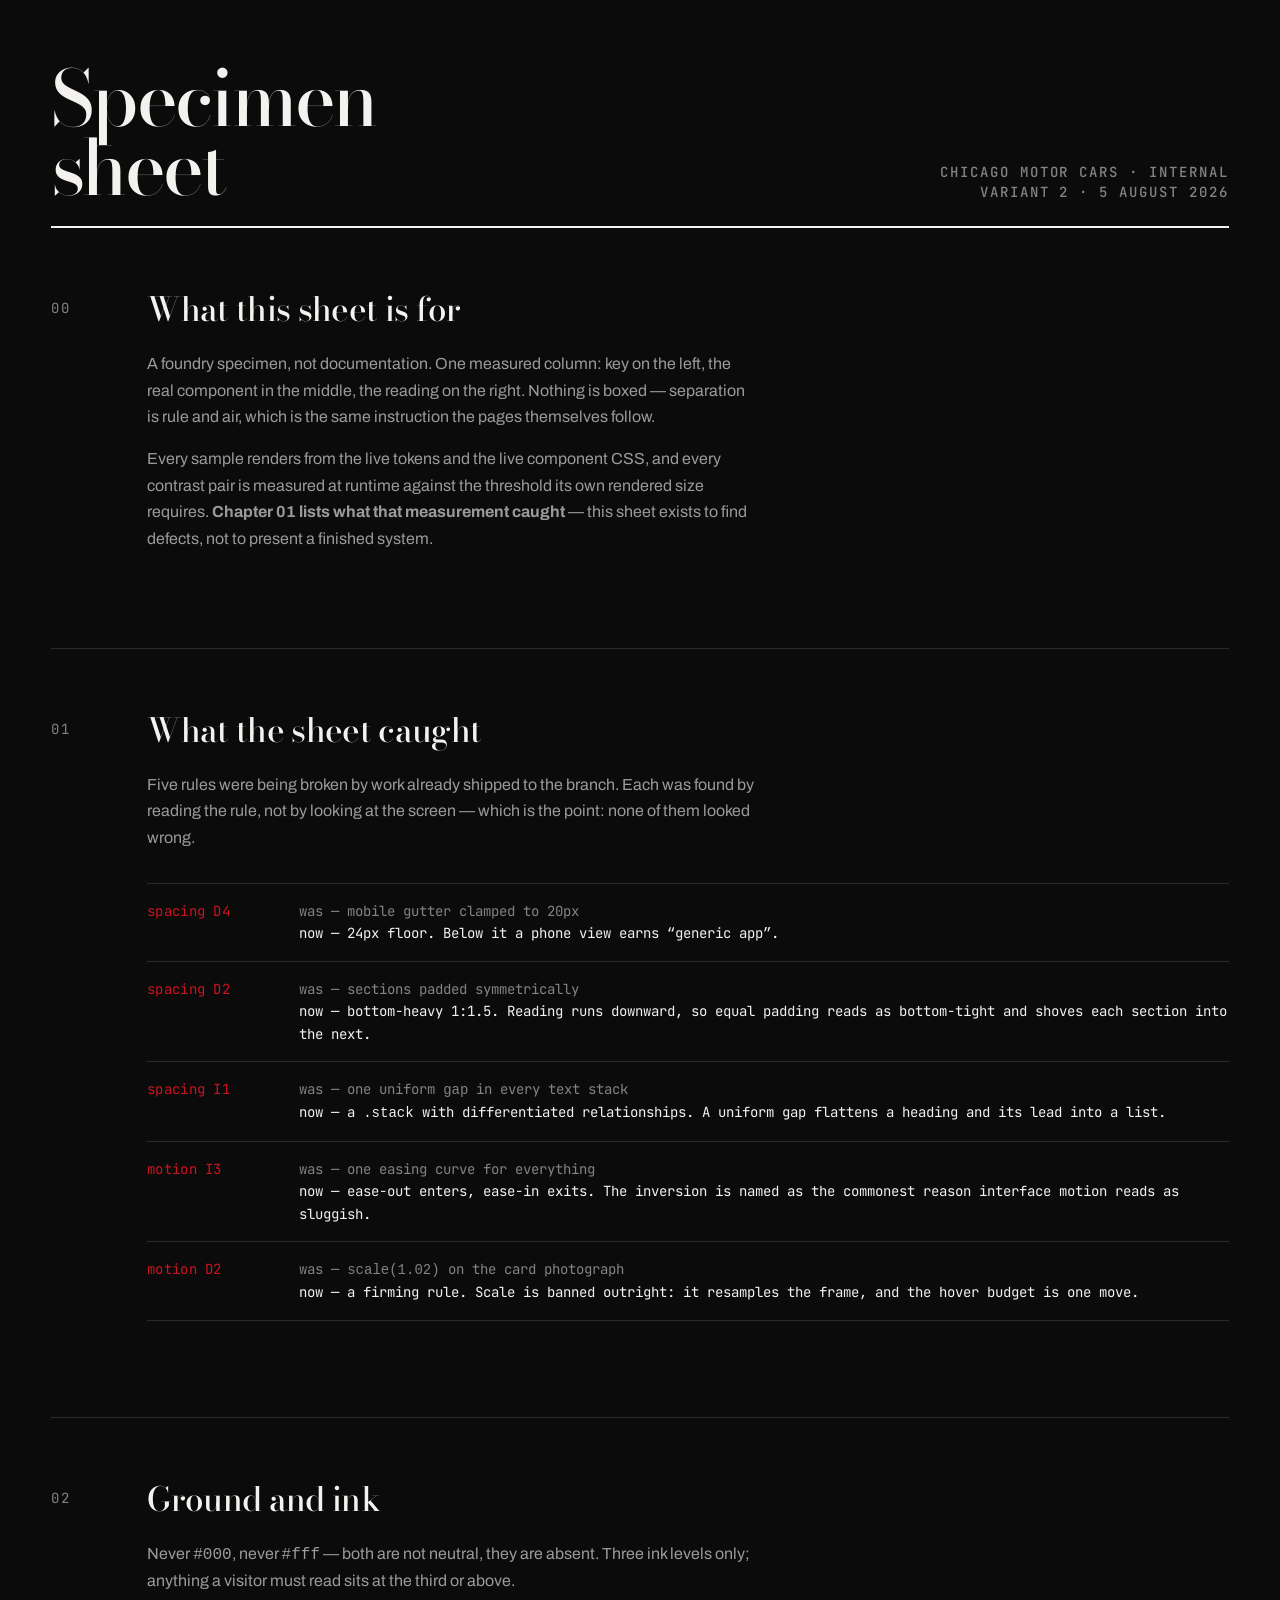
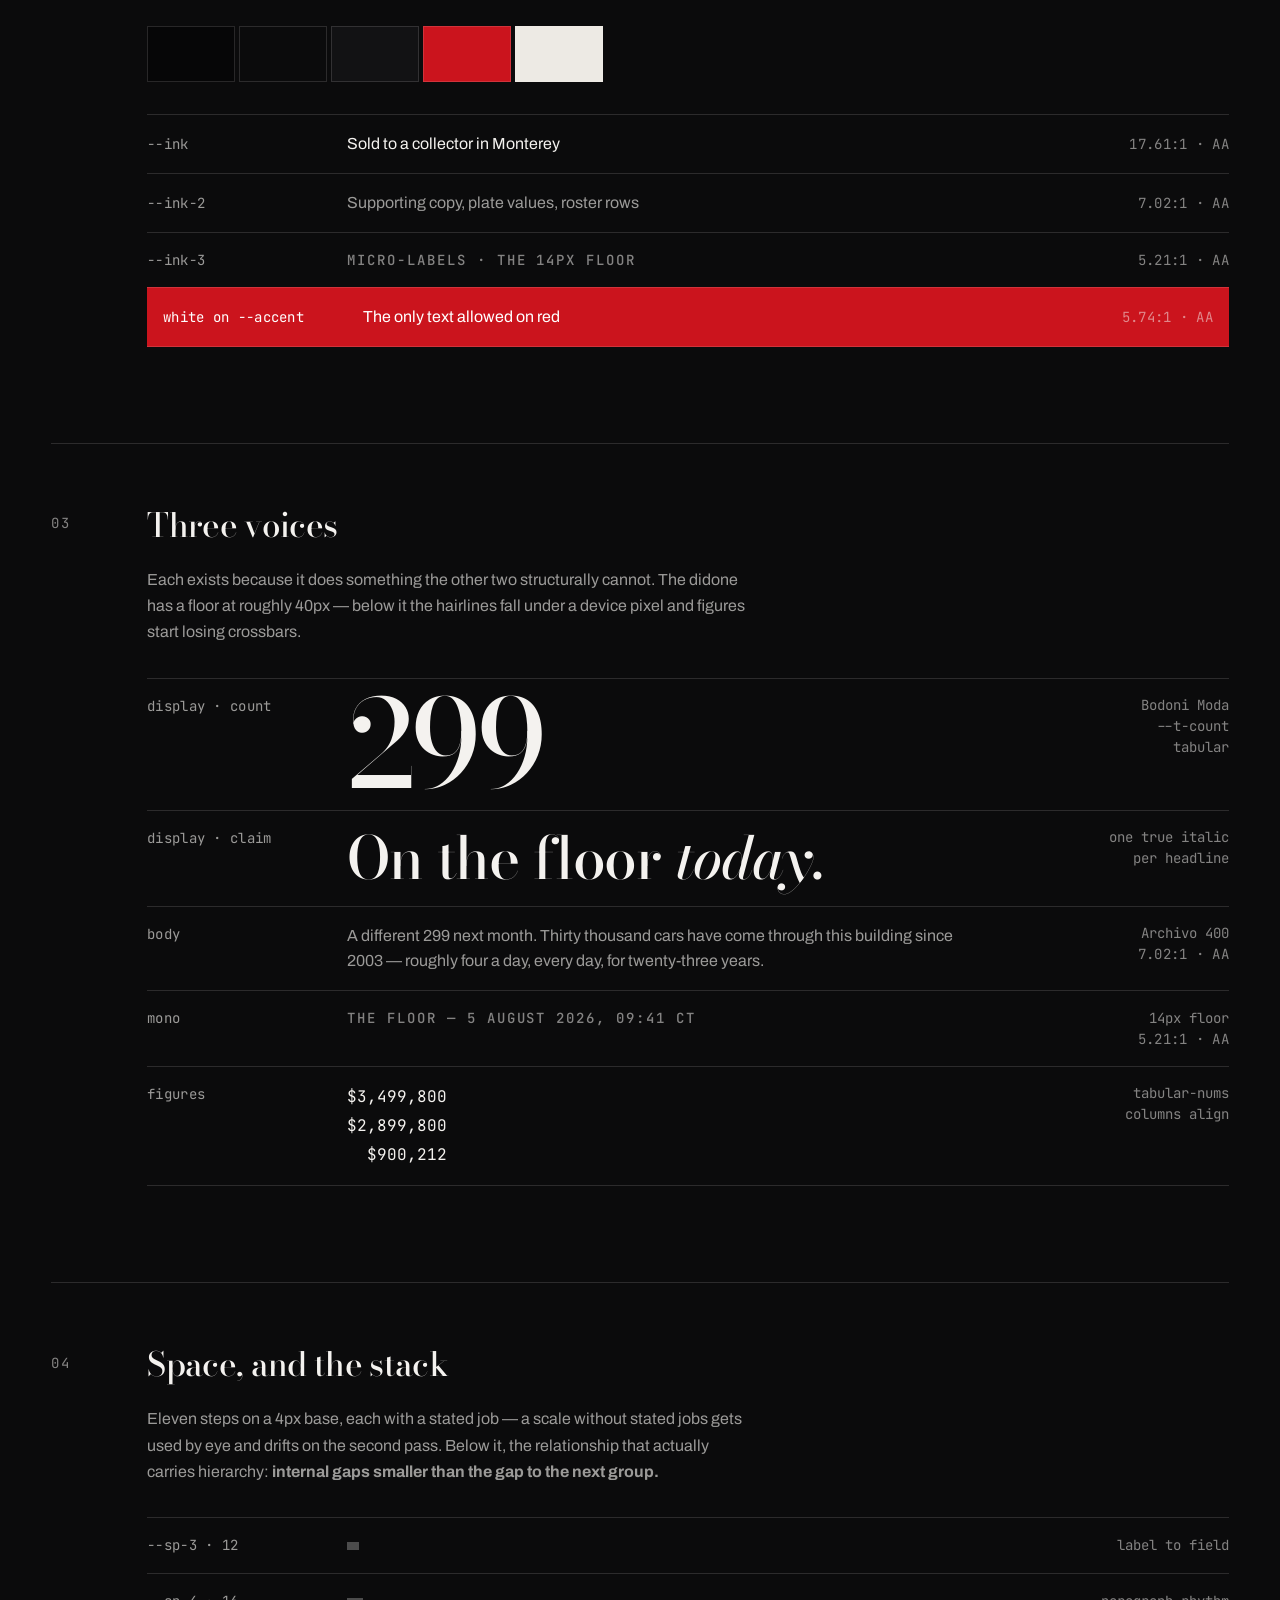
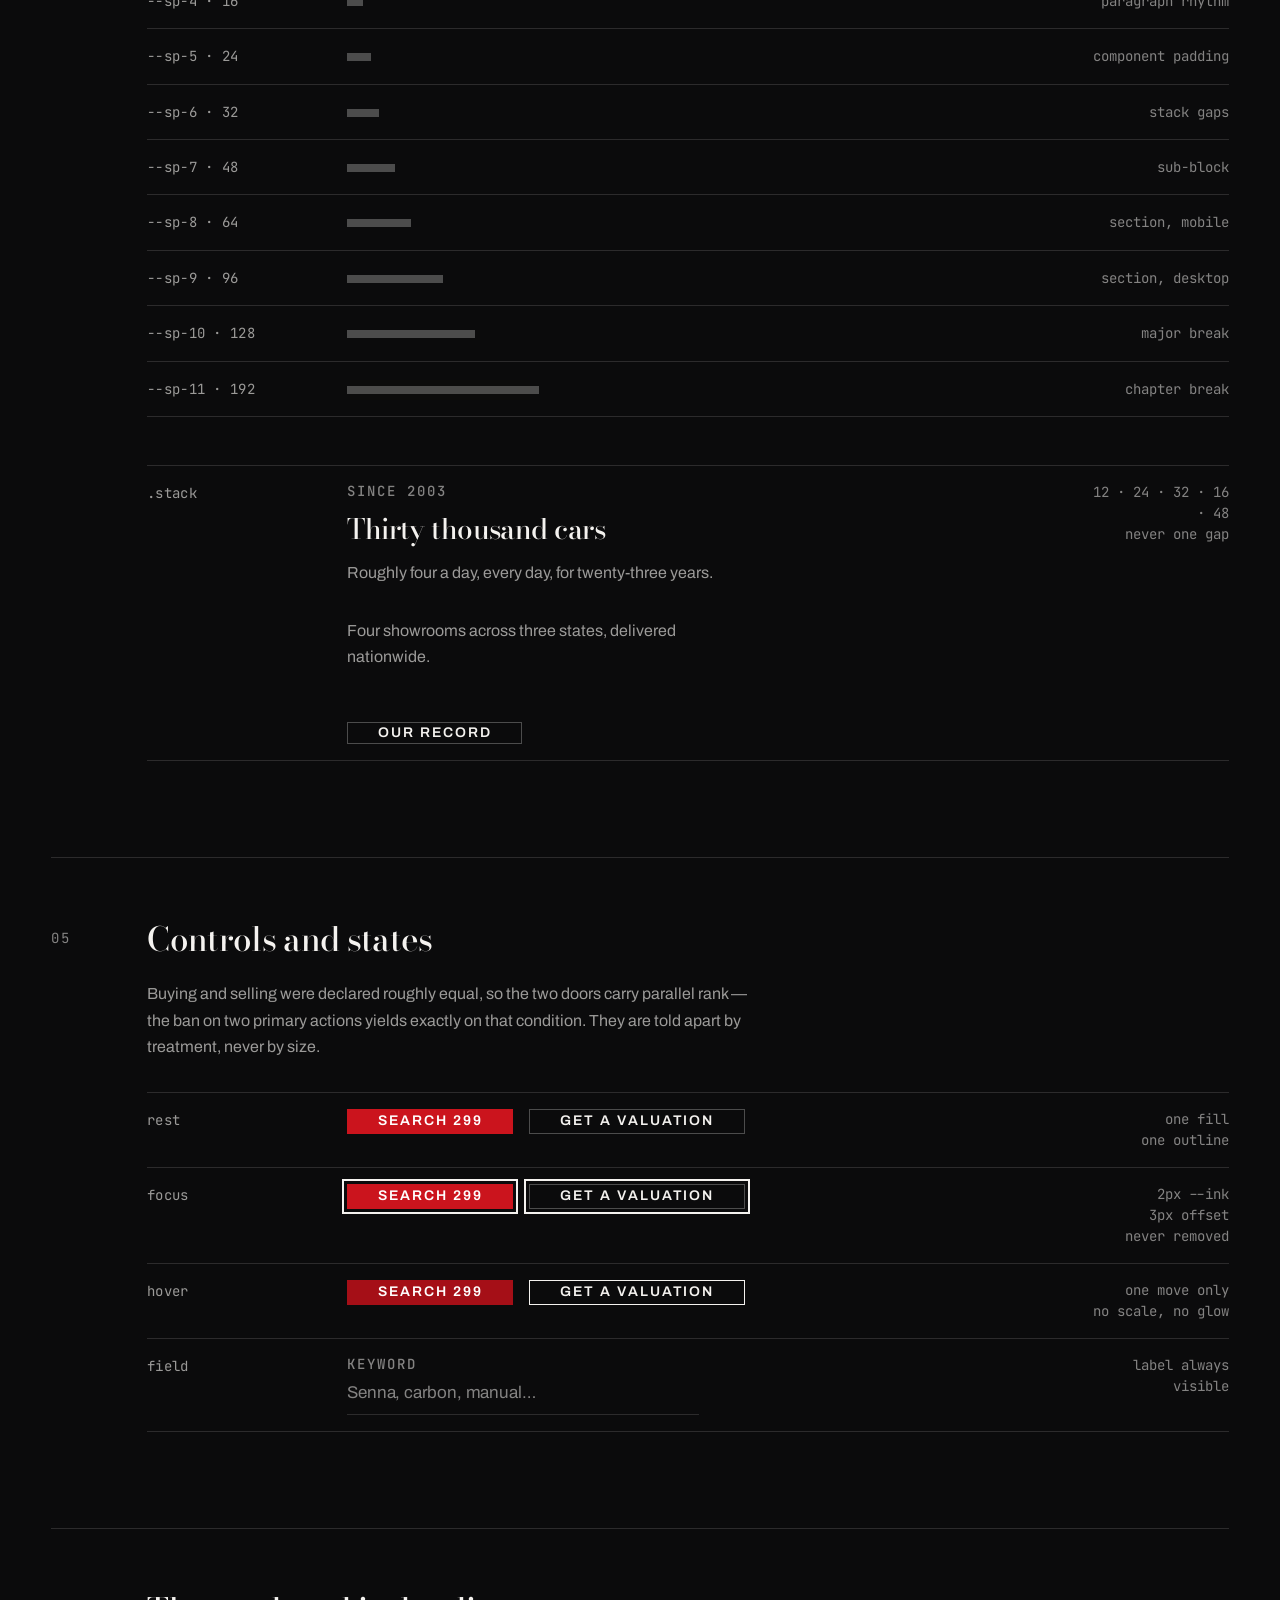
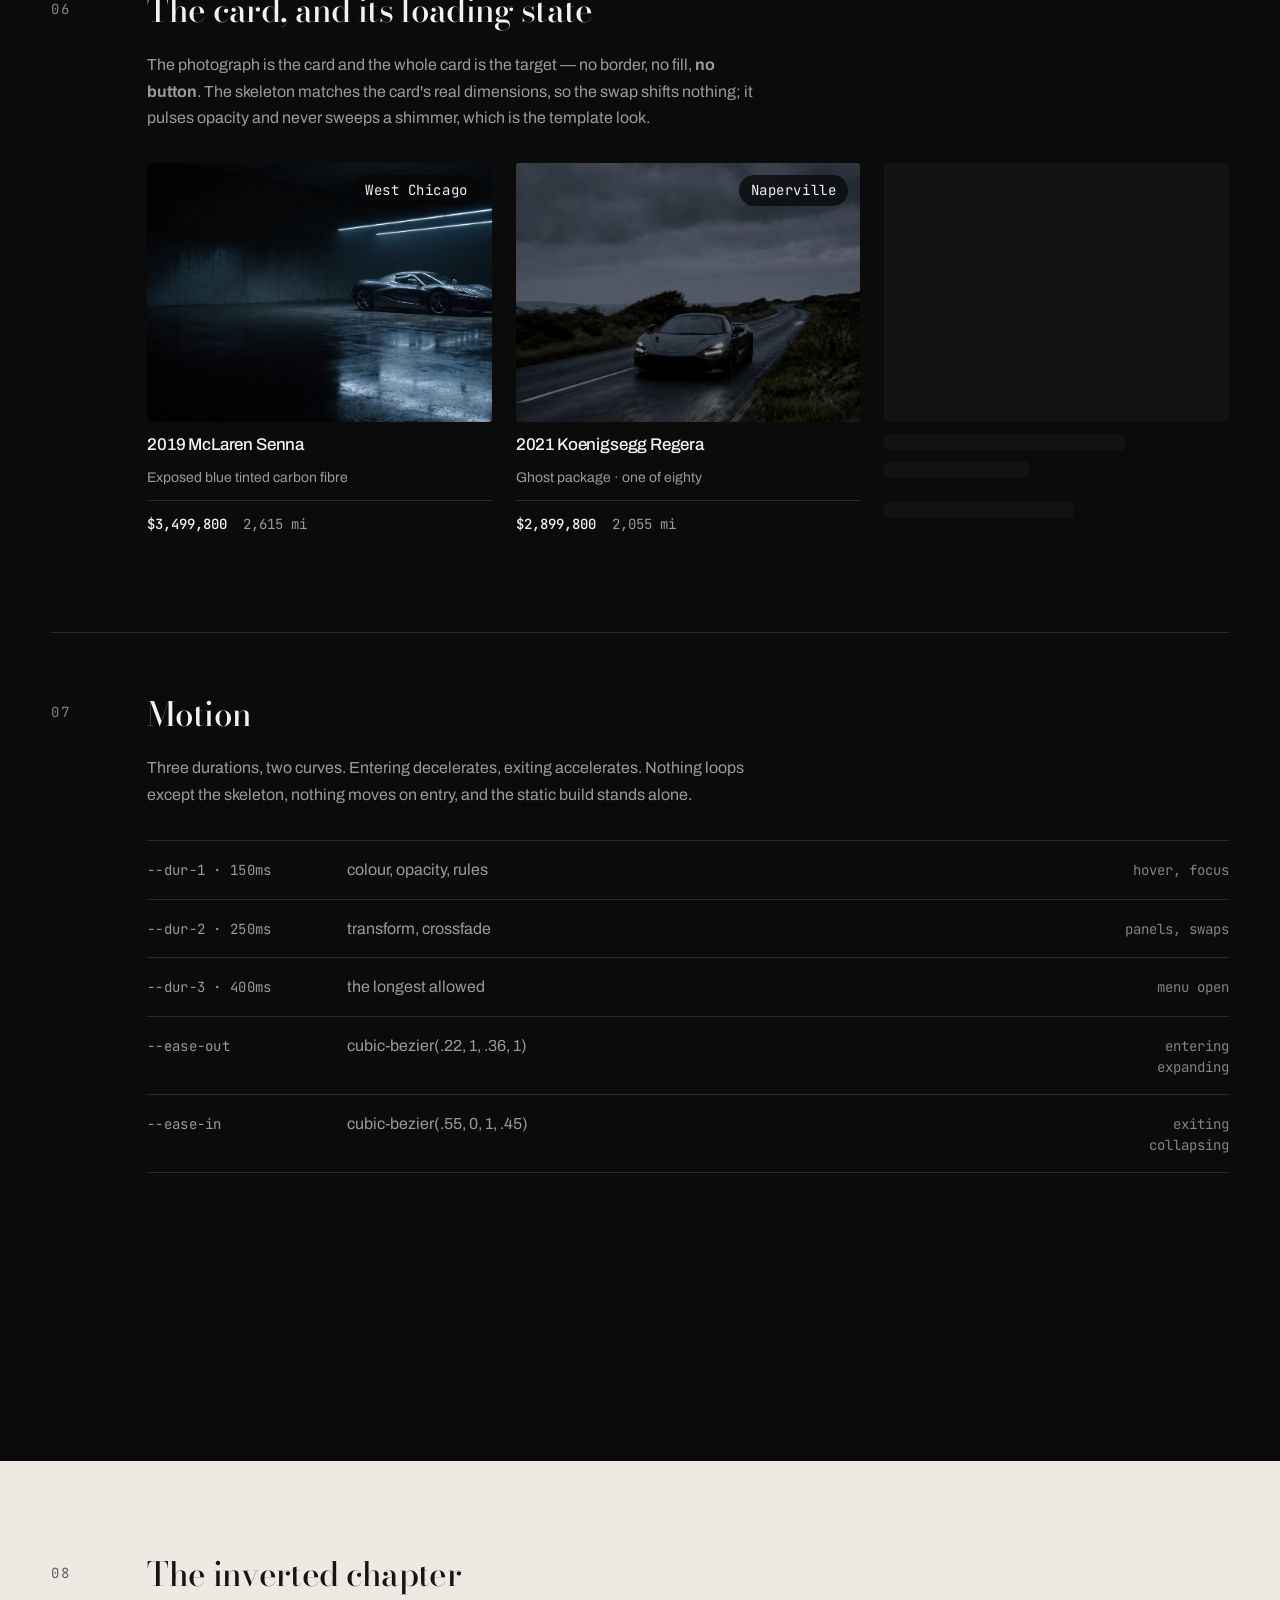
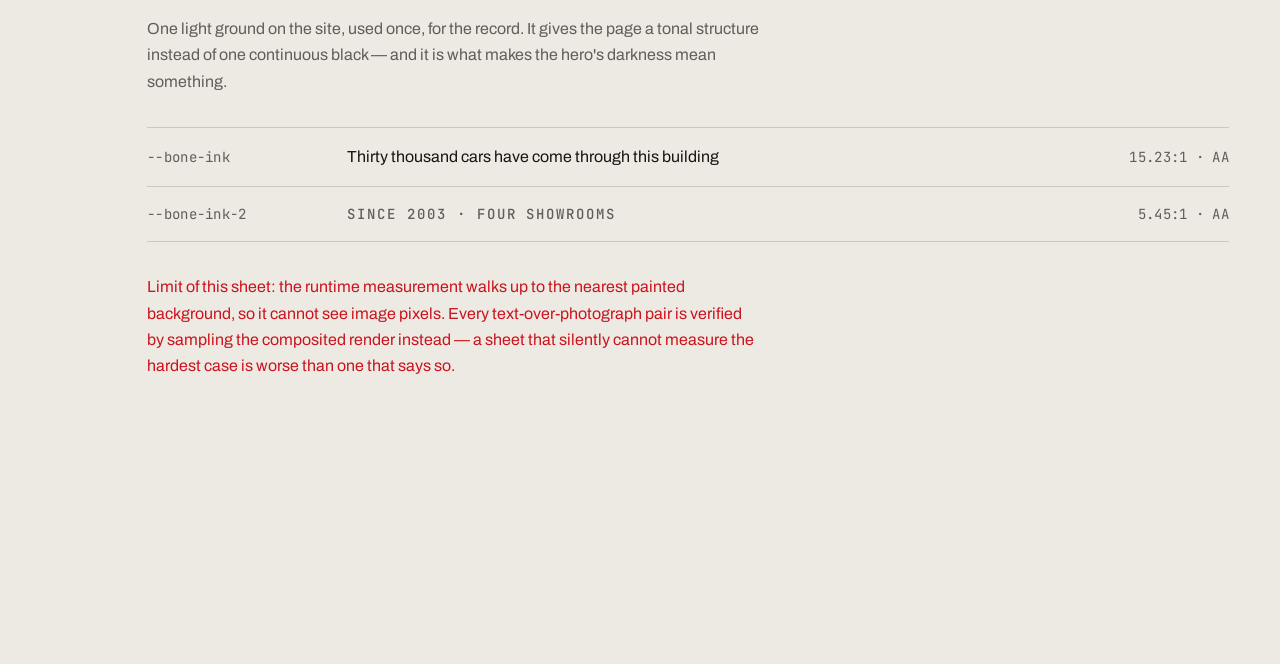
==== design-2.html @ e262c2ef "Specimen sheet, and five rules the skills caught Read spacing-taste and motion-taste properly and fo" ====
<!DOCTYPE html>
<html lang="en">
<head>
<meta charset="utf-8">
<meta name="viewport" content="width=device-width, initial-scale=1">
<title>Specimen sheet — Chicago Motor Cars</title>
<meta name="robots" content="noindex">

<link rel="preconnect" href="https://fonts.googleapis.com">
<link rel="preconnect" href="https://fonts.gstatic.com" crossorigin>
<link href="https://fonts.googleapis.com/css2?family=Bodoni+Moda:ital,opsz,wght@0,6..96,400..700;1,6..96,400..600&family=Archivo:wght@400;500;600&family=JetBrains+Mono:wght@400;500&display=swap" rel="stylesheet">

<link rel="stylesheet" href="assets/css/tokens.css?v=9">
<link rel="stylesheet" href="assets/css/main.css?v=9">
<link rel="stylesheet" href="assets/css/specimen.css?v=1">
</head>
<body>

<main class="sheet shell">

  <header class="sheet__head">
    <h1 class="sheet__title">Specimen<br>sheet</h1>
    <p class="micro sheet__stamp">
      Chicago Motor Cars &middot; internal<br>
      Variant 2 &middot; 5 August 2026
    </p>
  </header>

  <!-- 00 ================================================== -->
  <section class="chap">
    <p class="chap__num">00</p>
    <div>
      <h2 class="chap__title">What this sheet is for</h2>
      <p class="chap__lede">
        A foundry specimen, not documentation. One measured column: key on the left, the real component in
        the middle, the reading on the right. Nothing is boxed — separation is rule and air, which is the
        same instruction the pages themselves follow.
      </p>
      <p class="chap__lede" style="margin-block-start:var(--sp-4)">
        Every sample renders from the live tokens and the live component CSS, and every contrast pair is
        measured at runtime against the threshold its own rendered size requires. <b>Chapter 01 lists what
        that measurement caught</b> — this sheet exists to find defects, not to present a finished system.
      </p>
    </div>
  </section>

  <!-- 01 ================================================== -->
  <section class="chap">
    <p class="chap__num">01</p>
    <div>
      <h2 class="chap__title">What the sheet caught</h2>
      <p class="chap__lede">
        Five rules were being broken by work already shipped to the branch. Each was found by reading the
        rule, not by looking at the screen — which is the point: none of them looked wrong.
      </p>

      <div style="margin-block-start:var(--sp-6)">
        <div class="finding">
          <p class="finding__rule">spacing D4</p>
          <div>
            <p class="finding__was">was &mdash; mobile gutter clamped to 20px</p>
            <p class="finding__now">now &mdash; 24px floor. Below it a phone view earns “generic app”.</p>
          </div>
        </div>
        <div class="finding">
          <p class="finding__rule">spacing D2</p>
          <div>
            <p class="finding__was">was &mdash; sections padded symmetrically</p>
            <p class="finding__now">now &mdash; bottom-heavy 1:1.5. Reading runs downward, so equal padding
              reads as bottom-tight and shoves each section into the next.</p>
          </div>
        </div>
        <div class="finding">
          <p class="finding__rule">spacing I1</p>
          <div>
            <p class="finding__was">was &mdash; one uniform <code>gap</code> in every text stack</p>
            <p class="finding__now">now &mdash; a <code>.stack</code> with differentiated relationships.
              A uniform gap flattens a heading and its lead into a list.</p>
          </div>
        </div>
        <div class="finding">
          <p class="finding__rule">motion I3</p>
          <div>
            <p class="finding__was">was &mdash; one easing curve for everything</p>
            <p class="finding__now">now &mdash; ease-out enters, ease-in exits. The inversion is named as the
              commonest reason interface motion reads as sluggish.</p>
          </div>
        </div>
        <div class="finding">
          <p class="finding__rule">motion D2</p>
          <div>
            <p class="finding__was">was &mdash; <code>scale(1.02)</code> on the card photograph</p>
            <p class="finding__now">now &mdash; a firming rule. Scale is banned outright: it resamples the
              frame, and the hover budget is one move.</p>
          </div>
        </div>
      </div>
    </div>
  </section>

  <!-- 02 ================================================== -->
  <section class="chap">
    <p class="chap__num">02</p>
    <div>
      <h2 class="chap__title">Ground and ink</h2>
      <p class="chap__lede">
        Never <code>#000</code>, never <code>#fff</code> — both are not neutral, they are absent. Three ink
        levels only; anything a visitor must read sits at the third or above.
      </p>

      <div class="strip" style="margin-block:var(--sp-6) var(--sp-6)">
        <span class="strip__chip" style="background:var(--bg-sunk)"></span>
        <span class="strip__chip" style="background:var(--bg)"></span>
        <span class="strip__chip" style="background:var(--bg-raised)"></span>
        <span class="strip__chip" style="background:var(--accent)"></span>
        <span class="strip__chip" style="background:var(--bone)"></span>
      </div>

      <div class="row" data-measure-row>
        <p class="row__key">--ink</p>
        <p style="color:var(--ink)" data-measure>Sold to a collector in Monterey</p>
        <p class="row__note" data-ratio-slot></p>
      </div>
      <div class="row" data-measure-row>
        <p class="row__key">--ink-2</p>
        <p style="color:var(--ink-2)" data-measure>Supporting copy, plate values, roster rows</p>
        <p class="row__note" data-ratio-slot></p>
      </div>
      <div class="row" data-measure-row>
        <p class="row__key">--ink-3</p>
        <p class="micro" style="color:var(--ink-3)" data-measure>Micro-labels &middot; the 14px floor</p>
        <p class="row__note" data-ratio-slot></p>
      </div>
      <div class="row" data-measure-row style="background:var(--accent);padding-inline:var(--sp-4)">
        <p class="row__key" style="color:#fff">white on --accent</p>
        <p style="color:#fff" data-measure>The only text allowed on red</p>
        <p class="row__note" data-ratio-slot></p>
      </div>
    </div>
  </section>

  <!-- 03 ================================================== -->
  <section class="chap">
    <p class="chap__num">03</p>
    <div>
      <h2 class="chap__title">Three voices</h2>
      <p class="chap__lede">
        Each exists because it does something the other two structurally cannot. The didone has a floor at
        roughly 40px — below it the hairlines fall under a device pixel and figures start losing crossbars.
      </p>

      <div class="row row--tall" style="margin-block-start:var(--sp-6)">
        <p class="row__key">display &middot; count</p>
        <p style="font-family:var(--font-display);font-size:var(--t-count);font-weight:500;line-height:.82;letter-spacing:var(--tr-count)">299</p>
        <p class="row__note">Bodoni Moda<br>--t-count<br>tabular</p>
      </div>
      <div class="row row--tall">
        <p class="row__key">display &middot; claim</p>
        <p style="font-family:var(--font-display);font-size:var(--t-claim);font-weight:500;line-height:1.06;letter-spacing:-.02em">On the floor <em style="font-style:italic">today</em>.</p>
        <p class="row__note">one true italic<br>per headline</p>
      </div>
      <div class="row row--tall" data-measure-row>
        <p class="row__key">body</p>
        <p style="max-width:68ch;line-height:var(--lh-body);color:var(--ink-2)" data-measure>A different 299 next month. Thirty thousand cars have come through this building since 2003 — roughly four a day, every day, for twenty-three years.</p>
        <p class="row__note">Archivo 400<br><span data-ratio-slot></span></p>
      </div>
      <div class="row" data-measure-row>
        <p class="row__key">mono</p>
        <p class="micro" style="color:var(--ink-3)" data-measure>The floor &mdash; 5 August 2026, 09:41 CT</p>
        <p class="row__note">14px floor<br><span data-ratio-slot></span></p>
      </div>
      <div class="row row--tall">
        <p class="row__key">figures</p>
        <p style="font-family:var(--font-mono);font-variant-numeric:tabular-nums;line-height:1.8">$3,499,800<br>$2,899,800<br>&nbsp;&nbsp;$900,212</p>
        <p class="row__note">tabular-nums<br>columns align</p>
      </div>
    </div>
  </section>

  <!-- 04 ================================================== -->
  <section class="chap">
    <p class="chap__num">04</p>
    <div>
      <h2 class="chap__title">Space, and the stack</h2>
      <p class="chap__lede">
        Eleven steps on a 4px base, each with a stated job — a scale without stated jobs gets used by eye and
        drifts on the second pass. Below it, the relationship that actually carries hierarchy: <b>internal
        gaps smaller than the gap to the next group.</b>
      </p>

      <div style="margin-block-start:var(--sp-6)">
        <div class="row"><p class="row__key">--sp-3 &middot; 12</p><span class="rule-bar" style="width:12px"></span><p class="row__note">label to field</p></div>
        <div class="row"><p class="row__key">--sp-4 &middot; 16</p><span class="rule-bar" style="width:16px"></span><p class="row__note">paragraph rhythm</p></div>
        <div class="row"><p class="row__key">--sp-5 &middot; 24</p><span class="rule-bar" style="width:24px"></span><p class="row__note">component padding</p></div>
        <div class="row"><p class="row__key">--sp-6 &middot; 32</p><span class="rule-bar" style="width:32px"></span><p class="row__note">stack gaps</p></div>
        <div class="row"><p class="row__key">--sp-7 &middot; 48</p><span class="rule-bar" style="width:48px"></span><p class="row__note">sub-block</p></div>
        <div class="row"><p class="row__key">--sp-8 &middot; 64</p><span class="rule-bar" style="width:64px"></span><p class="row__note">section, mobile</p></div>
        <div class="row"><p class="row__key">--sp-9 &middot; 96</p><span class="rule-bar" style="width:96px"></span><p class="row__note">section, desktop</p></div>
        <div class="row"><p class="row__key">--sp-10 &middot; 128</p><span class="rule-bar" style="width:128px"></span><p class="row__note">major break</p></div>
        <div class="row"><p class="row__key">--sp-11 &middot; 192</p><span class="rule-bar" style="width:192px"></span><p class="row__note">chapter break</p></div>
      </div>

      <div class="row row--tall" style="margin-block-start:var(--sp-7)">
        <p class="row__key">.stack</p>
        <div class="stack" style="max-width:44ch">
          <p class="micro" style="color:var(--ink-3)">Since 2003</p>
          <h3 style="font-family:var(--font-display);font-size:1.75rem;font-weight:500;line-height:1.1;letter-spacing:-.02em">Thirty thousand cars</h3>
          <p class="lede" style="color:var(--ink-2);line-height:1.6">Roughly four a day, every day, for twenty&#8209;three years.</p>
          <p style="color:var(--ink-2);line-height:1.65">Four showrooms across three states, delivered nationwide.</p>
          <div class="cta-row"><a class="btn btn--line" href="#">Our record</a></div>
        </div>
        <p class="row__note">12 &middot; 24 &middot; 32 &middot; 16 &middot; 48<br>never one gap</p>
      </div>
    </div>
  </section>

  <!-- 05 ================================================== -->
  <section class="chap">
    <p class="chap__num">05</p>
    <div>
      <h2 class="chap__title">Controls and states</h2>
      <p class="chap__lede">
        Buying and selling were declared roughly equal, so the two doors carry parallel rank — the ban on two
        primary actions yields exactly on that condition. They are told apart by treatment, never by size.
      </p>

      <div class="row row--tall" style="margin-block-start:var(--sp-6)">
        <p class="row__key">rest</p>
        <div style="display:flex;gap:var(--sp-4);flex-wrap:wrap">
          <button class="btn btn--fill" type="button">Search 299</button>
          <a class="btn btn--line" href="#">Get a valuation</a>
        </div>
        <p class="row__note">one fill<br>one outline</p>
      </div>
      <div class="row row--tall">
        <p class="row__key">focus</p>
        <div style="display:flex;gap:var(--sp-4);flex-wrap:wrap">
          <button class="btn btn--fill" type="button" style="outline:2px solid var(--ink);outline-offset:3px">Search 299</button>
          <a class="btn btn--line" href="#" style="outline:2px solid var(--ink);outline-offset:3px">Get a valuation</a>
        </div>
        <p class="row__note">2px --ink<br>3px offset<br>never removed</p>
      </div>
      <div class="row row--tall">
        <p class="row__key">hover</p>
        <div style="display:flex;gap:var(--sp-4);flex-wrap:wrap">
          <button class="btn btn--fill" type="button" style="background:var(--accent-deep)">Search 299</button>
          <a class="btn btn--line" href="#" style="box-shadow:inset 0 0 0 1px var(--ink)">Get a valuation</a>
        </div>
        <p class="row__note">one move only<br>no scale, no glow</p>
      </div>
      <div class="row row--tall">
        <p class="row__key">field</p>
        <div style="max-width:22rem">
          <label class="field__label micro" style="color:var(--ink-3);display:block;margin-block-end:var(--sp-1)" for="s-q">Keyword</label>
          <input class="field__control" id="s-q" type="search" placeholder="Senna, carbon, manual&hellip;" style="border-bottom:1px solid var(--rule);padding-block-end:var(--sp-2)">
        </div>
        <p class="row__note">label always<br>visible</p>
      </div>
    </div>
  </section>

  <!-- 06 ================================================== -->
  <section class="chap">
    <p class="chap__num">06</p>
    <div>
      <h2 class="chap__title">The card, and its loading state</h2>
      <p class="chap__lede">
        The photograph is the card and the whole card is the target — no border, no fill, <b>no button</b>.
        The skeleton matches the card's real dimensions, so the swap shifts nothing; it pulses opacity and
        never sweeps a shimmer, which is the template look.
      </p>

      <div style="display:grid;grid-template-columns:repeat(auto-fit,minmax(14rem,1fr));gap:var(--sp-5);margin-block-start:var(--sp-6)">
        <a class="vcard" href="#">
          <span class="vcard__media">
            <img src="assets/img/hero/PLACEHOLDER-showroom-ai.jpg" alt="" width="2400" height="1339">
            <span class="vcard__place">West Chicago</span>
          </span>
          <span class="vcard__name">2019 McLaren Senna</span>
          <span class="vcard__trim">Exposed blue tinted carbon fibre</span>
          <span class="vcard__facts"><b>$3,499,800</b><span>2,615 mi</span></span>
        </a>
        <a class="vcard" href="#">
          <span class="vcard__media">
            <img src="assets/img/hero/PLACEHOLDER-portal-ai.jpg" alt="" width="900" height="1205">
            <span class="vcard__place">Naperville</span>
          </span>
          <span class="vcard__name">2021 Koenigsegg Regera</span>
          <span class="vcard__trim">Ghost package &middot; one of eighty</span>
          <span class="vcard__facts"><b>$2,899,800</b><span>2,055 mi</span></span>
        </a>
        <div class="vcard" aria-hidden="true">
          <span class="skeleton skeleton--media"></span>
          <span class="skeleton skeleton--line" style="width:70%"></span>
          <span class="skeleton skeleton--line skeleton--short"></span>
          <span class="skeleton skeleton--line" style="width:55%;margin-block-start:var(--sp-3)"></span>
        </div>
      </div>
    </div>
  </section>

  <!-- 07 ================================================== -->
  <section class="chap" style="border-bottom:0">
    <p class="chap__num">07</p>
    <div>
      <h2 class="chap__title">Motion</h2>
      <p class="chap__lede">
        Three durations, two curves. Entering decelerates, exiting accelerates. Nothing loops except the
        skeleton, nothing moves on entry, and the static build stands alone.
      </p>
      <div style="margin-block-start:var(--sp-6)">
        <div class="row"><p class="row__key">--dur-1 &middot; 150ms</p><p style="color:var(--ink-2)">colour, opacity, rules</p><p class="row__note">hover, focus</p></div>
        <div class="row"><p class="row__key">--dur-2 &middot; 250ms</p><p style="color:var(--ink-2)">transform, crossfade</p><p class="row__note">panels, swaps</p></div>
        <div class="row"><p class="row__key">--dur-3 &middot; 400ms</p><p style="color:var(--ink-2)">the longest allowed</p><p class="row__note">menu open</p></div>
        <div class="row"><p class="row__key">--ease-out</p><p style="color:var(--ink-2)">cubic-bezier(.22, 1, .36, 1)</p><p class="row__note">entering<br>expanding</p></div>
        <div class="row"><p class="row__key">--ease-in</p><p style="color:var(--ink-2)">cubic-bezier(.55, 0, 1, .45)</p><p class="row__note">exiting<br>collapsing</p></div>
      </div>
    </div>
  </section>

</main>

<!-- ===================== THE LIGHT CHAPTER ===================== -->
<div class="on-bone">
  <div class="sheet shell" style="padding-block:var(--sp-9) var(--sp-11)">
    <section class="chap" style="border-bottom:0;padding-block-start:0">
      <p class="chap__num">08</p>
      <div>
        <h2 class="chap__title">The inverted chapter</h2>
        <p class="chap__lede">
          One light ground on the site, used once, for the record. It gives the page a tonal structure instead
          of one continuous black — and it is what makes the hero's darkness mean something.
        </p>
        <div style="margin-block-start:var(--sp-6)">
          <div class="row" data-measure-row>
            <p class="row__key">--bone-ink</p>
            <p style="color:var(--bone-ink)" data-measure>Thirty thousand cars have come through this building</p>
            <p class="row__note" data-ratio-slot></p>
          </div>
          <div class="row" data-measure-row>
            <p class="row__key">--bone-ink-2</p>
            <p class="micro" style="color:var(--bone-ink-2)" data-measure>Since 2003 &middot; four showrooms</p>
            <p class="row__note" data-ratio-slot></p>
          </div>
        </div>
        <p class="chap__lede" style="margin-block-start:var(--sp-6);color:var(--accent)">
          Limit of this sheet: the runtime measurement walks up to the nearest painted background, so it
          cannot see image pixels. Every text-over-photograph pair is verified by sampling the composited
          render instead — a sheet that silently cannot measure the hardest case is worse than one that says so.
        </p>
      </div>
    </section>
  </div>
</div>

<script src="assets/js/design.js?v=2" defer></script>
</body>
</html>
---- assets/css/tokens.css ----
/* ============================================================
   CHICAGO MOTOR CARS — DESIGN TOKENS (single source of truth)
   Linked BEFORE main.css on every page.
   Change a value here → it updates everywhere.
   ============================================================ */

:root {
  /* ---- Ground ------------------------------------------------
     Near-black, never #000. Pure black flattens photography and
     leaves no room for a darker step underneath a light pool.   */
  --bg:          #0B0B0C;
  --bg-raised:   #121214;
  --bg-sunk:     #060607;

  /* ---- Ink ---------------------------------------------------
     Warm off-white. Pure #FFF on near-black glares at display
     sizes and reads colder than the brand.                      */
  --ink:         #F4F2EF;
  --ink-2:       rgba(244, 242, 239, 0.62);
  --ink-3:       rgba(244, 242, 239, 0.52);
  /* Measured as composited, against the DARKEST ground on the page
     (--bg-sunk #060607, under the finder rail) — not against --bg,
     which flatters the numbers:
        --ink    17.9:1     --ink-2  7.1:1     --ink-3  5.2:1
     --ink-3 was 0.42 and measured 3.7:1 — below AA. Every mono
     micro-label is functional text, so it carries the same floor
     as body copy and the alpha had to come up, not the size down. */

  /* ---- Accent ------------------------------------------------
     The existing CMC red, carried through unchanged. The fix is
     rationing, not re-hueing: one red element per screen.
     White on --accent measures 5.77:1 → AA for normal text.
     --accent on --bg measures 3.41:1 → fills and rules only,
     NEVER small text on the ground.                             */
  --accent:      #CB141D;
  --accent-deep: #A50F17;

  /* ---- The inverted band -------------------------------------
     One light ground on the page, used once, for the record. It gives
     the page a tonal structure instead of one continuous black, and it
     is what makes the hero's darkness mean something. Never #fff. */
  --bone:        #EDEAE4;
  --bone-ink:    #16150F;
  --bone-ink-2:  rgba(22, 21, 15, 0.66);
  --bone-rule:   rgba(22, 21, 15, 0.16);

  /* ---- Rules -------------------------------------------------
     Separation by hairline and air, not by card.                */
  --rule:        rgba(244, 242, 239, 0.14);
  --rule-strong: rgba(244, 242, 239, 0.28);

  /* ---- Type --------------------------------------------------
     Three voices, three jobs.
       display — the claim and the one number that matters. A didone
                 carries print and fashion register no grotesque
                 reaches at any weight, and it is what separates this
                 from every other dealer site, which are all grotesque.
       body    — leads, UI copy, plate values. Quiet, forgettable.
       mono    — anything factual: labels, stock, miles, VIN, counts.
     Bodoni Moda carries a true italic cut, which the signature word
     needs — a faux oblique would be worse than skipping the move.   */
  --font-display: 'Bodoni Moda', 'Didot', 'GFS Didot', Georgia, serif;
  --font-body:    'Archivo', -apple-system, BlinkMacSystemFont, sans-serif;
  --font-mono:    'JetBrains Mono', ui-monospace, SFMono-Regular, Menlo, monospace;

  /* Scale — every size resolves here. No magic numbers.
     14px is the floor for anything a visitor must read.         */
  /* The didone floor is ~40px — below it the hairlines fall under a
     device pixel. Both display ranks stay above it at every width. */
  --t-count: clamp(4.5rem, 9.5vw, 9.5rem);   /* the live figure   */
  --t-claim: clamp(2.5rem, 4.6vw, 4.25rem);  /* the hero claim    */
  --t-h1:    clamp(1.625rem, 3.2vw, 3.25rem);
  --t-lede:  clamp(1rem, 1.1vw, 1.0625rem);
  --t-body:  1rem;                            /* 16px            */
  --t-micro: 0.875rem;                        /* 14px — floor    */

  --lh-display: 0.92;   /* didone at display size holds as one shape */
  --lh-count:   0.86;
  --lh-head:    1.08;
  --lh-body:    1.6;
  --lh-label:   1.4;

  --tr-micro: 0.14em;    /* uppercase mono needs the tracking    */
  --tr-count: -0.035em;  /* optical correction at display size   */

  /* ---- Space -------------------------------------------------
     4px base. Every step carries a job, because a scale without
     stated jobs gets used by eye and drifts on the second pass.
       1  hairline nudges, icon gaps      6  card padding, stack gaps
       2  inside small controls           7  sub-block separation
       3  label to field                  8  section padding, mobile
       4  body paragraph rhythm           9  section padding, desktop
       5  component internal padding     10  major section breaks
                                         11  chapter breaks, hero air   */
  --sp-1: 4px;
  --sp-2: 8px;
  --sp-3: 12px;
  --sp-4: 16px;
  --sp-5: 24px;
  --sp-6: 32px;
  --sp-7: 48px;
  --sp-8: 64px;
  --sp-9: 96px;
  --sp-10: 128px;
  --sp-11: 192px;

  /* ---- Layout ------------------------------------------------ */
  --container:   1440px;
  --gutter:      clamp(24px, 4vw, 64px);   /* 24px floor — D4 */
  --header-h:    88px;

  /* ---- Motion ------------------------------------------------
     Entering and expanding decelerate; exiting and collapsing
     accelerate. Inverting this is the most common reason interface
     motion reads as sluggish — an ease-in entrance appears to
     hesitate before it starts.                                   */
  --ease-out: cubic-bezier(0.22, 1, 0.36, 1);   /* entering, expanding */
  --ease-in:  cubic-bezier(0.55, 0, 1, 0.45);   /* exiting, collapsing */
  --ease:     var(--ease-out);                  /* default direction   */
  --dur-1: 150ms;
  --dur-2: 250ms;
  --dur-3: 400ms;
}

@media (max-width: 900px) {
  :root {
    --header-h: 68px;
  }
}
---- assets/css/main.css ----
/* ============================================================
   CHICAGO MOTOR CARS — main
   Loaded after tokens.css.
   ============================================================ */

/* ---- Reset ------------------------------------------------- */
*, *::before, *::after { box-sizing: border-box; }

html { -webkit-text-size-adjust: 100%; }

body {
  margin: 0;
  background: var(--bg);
  color: var(--ink);
  font-family: var(--font-body);
  font-size: var(--t-body);
  line-height: var(--lh-body);
  font-weight: 400;
  -webkit-font-smoothing: antialiased;
  -moz-osx-font-smoothing: grayscale;
  overflow-x: hidden;
}

h1, h2, h3, p, dl, dd, figure { margin: 0; }
ul { margin: 0; padding: 0; list-style: none; }
img, svg { display: block; max-width: 100%; }

a { color: inherit; text-decoration: none; }

button, input, select { font: inherit; color: inherit; }

:focus-visible {
  outline: 2px solid var(--ink);
  outline-offset: 3px;
  border-radius: 2px;
}

.u-visually-hidden {
  position: absolute;
  width: 1px; height: 1px;
  padding: 0; margin: -1px;
  overflow: hidden;
  clip-path: inset(50%);
  white-space: nowrap;
}

.shell {
  width: 100%;
  max-width: var(--container);
  margin-inline: auto;
  padding-inline: var(--gutter);
}

/* ---- Micro label ------------------------------------------
   The machine register. Uppercase, tracked, never below 14px. */
.micro {
  font-family: var(--font-mono);
  font-size: var(--t-micro);
  font-weight: 500;
  letter-spacing: var(--tr-micro);
  text-transform: uppercase;
  line-height: var(--lh-label);
}

/* ============================================================
   HEADER — transparent over the hero
   ============================================================ */
.masthead {
  position: absolute;
  inset-block-start: 0;
  inset-inline: 0;
  z-index: 70;      /* above .menu, so the toggle stays the way out */
  height: var(--header-h);
}

.masthead__inner {
  height: 100%;
  display: flex;
  align-items: center;
  justify-content: space-between;
  gap: var(--sp-6);
}

.masthead__mark img {
  width: clamp(150px, 15vw, 208px);
  height: auto;
}

.nav {
  display: flex;
  align-items: center;
  gap: clamp(var(--sp-4), 2vw, var(--sp-6));
}

.nav__link {
  font-size: var(--t-micro);
  font-weight: 500;
  letter-spacing: 0.02em;
  color: var(--ink-2);
  padding-block: var(--sp-2);
  transition: color var(--dur-1) var(--ease);
}
.nav__link:hover,
.nav__link:focus-visible { color: var(--ink); }

.nav__link.is-current {
  color: var(--ink);
  box-shadow: inset 0 -1px 0 0 var(--ink);
}

.masthead__end {
  display: flex;
  align-items: center;
  gap: var(--sp-3);
}

.masthead__tel {
  font-family: var(--font-mono);
  font-size: var(--t-micro);
  letter-spacing: 0.04em;
  color: var(--ink);
  padding: var(--sp-2) var(--sp-4);
  border: 1px solid var(--rule);
  border-radius: 999px;
  transition: border-color var(--dur-1) var(--ease),
              background-color var(--dur-1) var(--ease);
}
.masthead__tel:hover,
.masthead__tel:focus-visible {
  border-color: var(--rule-strong);
  background: rgba(244, 242, 239, 0.06);
}

/* ---- Menu toggle + panel (mobile) --------------------------
   Hidden until JS confirms the panel can actually open. Without
   JS the nav row itself stays on the page — the routes are never
   locked behind a script. */
.menu-toggle {
  display: none;
  align-items: center;
  justify-content: center;
  width: 44px;
  height: 44px;
  border: 1px solid var(--rule);
  border-radius: 999px;
  background: transparent;
  cursor: pointer;
}
.menu-toggle:hover { border-color: var(--rule-strong); }

.menu-toggle__bars {
  display: flex;
  flex-direction: column;
  gap: 5px;
  width: 16px;
}
.menu-toggle__bars i {
  display: block;
  height: 1.5px;
  background: var(--ink);
  transition: transform var(--dur-2) var(--ease);
}
.menu-toggle[aria-expanded="true"] .menu-toggle__bars i:first-child {
  transform: translateY(3.25px) rotate(45deg);
}
.menu-toggle[aria-expanded="true"] .menu-toggle__bars i:last-child {
  transform: translateY(-3.25px) rotate(-45deg);
}

.menu {
  position: fixed;
  inset: 0;
  z-index: 60;
  background: var(--bg-sunk);
  overflow-y: auto;
}
.menu[hidden] { display: none; }

.menu__inner {
  min-height: 100%;
  display: flex;
  flex-direction: column;
  justify-content: space-between;
  gap: var(--sp-8);
  padding-block: calc(var(--header-h) + var(--sp-7)) var(--sp-8);
}

.menu__nav {
  display: flex;
  flex-direction: column;
}
.menu__nav a {
  font-size: clamp(1.5rem, 7vw, 2.25rem);
  font-weight: 500;
  letter-spacing: -0.02em;
  padding-block: var(--sp-4);
  border-bottom: 1px solid var(--rule);
}
.menu__nav a:first-child { border-top: 1px solid var(--rule); }

.menu__label {
  color: var(--ink-3);
  margin-block-end: var(--sp-4);
}
.menu__places li {
  display: flex;
  justify-content: space-between;
  gap: var(--sp-4);
  padding-block: var(--sp-3);
  border-bottom: 1px solid var(--rule);
}
.menu__places span {
  font-family: var(--font-mono);
  font-size: var(--t-micro);
  color: var(--ink-2);
}

/* ============================================================
   HERO
   Three masses: the light field, the claim, the finder rail.
   ============================================================ */
.hero {
  position: relative;
  min-height: 100svh;
  display: grid;
  grid-template-rows: 1fr auto;
  isolation: isolate;
  overflow: hidden;
}

.hero__stage { order: 1; }
.doors       { order: 2; }

/* ---- Ground ------------------------------------------------
   Built in CSS so the composition holds before the photography
   arrives — and still holds when an ordinary photograph does.
   Drop an <img class="hero__photo"> into .hero__media and the
   scrim below already fixes legibility at the background layer,
   so no type has to move.                                      */
.hero__media {
  position: absolute;
  inset: 0;
  z-index: -1;
  background:
    /* floor sheen, just under the type mass */
    radial-gradient(150% 30% at 50% 88%,
      rgba(244, 242, 239, 0.055) 0%,
      rgba(244, 242, 239, 0) 72%),
    /* two ceiling fixtures, off-centre so the field is not symmetrical */
    radial-gradient(38% 46% at 68% -6%,
      rgba(255, 251, 246, 0.20) 0%,
      rgba(255, 251, 246, 0.05) 45%,
      rgba(255, 251, 246, 0) 74%),
    radial-gradient(30% 40% at 24% -10%,
      rgba(255, 251, 246, 0.11) 0%,
      rgba(255, 251, 246, 0) 70%),
    /* the wall the light falls down */
    linear-gradient(to bottom,
      #16161a 0%,
      #0E0E10 34%,
      var(--bg) 62%,
      var(--bg-sunk) 100%);
}

.hero__photo {
  position: absolute;
  inset: 0;
  width: 100%;
  height: 100%;
  object-fit: cover;
  /* The content is the subject now, so the photograph recedes: the car
     drops to the lower left, behind the prose, and leaves the roster
     column clean. */
  object-position: 34% 76%;
}

/* The scrim is part of the ground, never a panel behind the
   text. Legibility is fixed here so it cannot depend on which
   photograph the feed happens to return. */
.hero__media::after {
  content: "";
  position: absolute;
  inset: 0;
  background:
    linear-gradient(to top,
      rgba(6, 6, 7, 0.92) 0%,
      rgba(6, 6, 7, 0.70) 22%,
      rgba(6, 6, 7, 0.18) 52%,
      rgba(6, 6, 7, 0.34) 100%),
    linear-gradient(to right,
      rgba(6, 6, 7, 0.60) 0%,
      rgba(6, 6, 7, 0.30) 34%,
      rgba(6, 6, 7, 0.62) 52%,
      rgba(6, 6, 7, 0.86) 74%);
}

/* ---- Content ---------------------------------------------- */
/* The count and the roster are one mass in tension, not two parallel
   islands: a single enormous figure against a dense quiet list, under
   one shared stamp line. */
.hero__stage {
  display: grid;
  grid-template-columns: minmax(0, 1.05fr) minmax(0, 1fr);
  grid-template-rows: auto 1fr;
  align-content: center;
  column-gap: clamp(var(--sp-6), 5vw, var(--sp-9));
  row-gap: var(--sp-6);
  padding-block: calc(var(--header-h) + var(--sp-7)) var(--sp-7);
}

/* The page is a record of one moment. The stamp says which moment —
   and it is the reason the count means anything. */
.hero__stamp {
  grid-column: 1 / -1;
  color: var(--ink-3);
  padding-block-end: var(--sp-4);
  border-bottom: 1px solid var(--rule);
}

.hero__type {
  display: flex;
  flex-direction: column;
  gap: var(--sp-5);
  min-width: 0;
}

/* The claim. The figure carries the display rank; the sentence that
   explains it drops two ranks and sits under its shoulder. */
.hero__claim {
  font-family: var(--font-display);
  font-weight: 500;
  letter-spacing: -0.03em;
}

.hero__claim-a {
  display: block;
  font-size: var(--t-count);
  line-height: 0.82;
  font-variant-numeric: tabular-nums;
}

.hero__claim-b {
  display: block;
  margin-block-start: var(--sp-4);
  font-size: var(--t-claim);
  line-height: 1.08;
  letter-spacing: -0.02em;
  color: var(--ink-2);
}

.hero__claim em {
  font-style: italic;
  font-weight: 500;
  color: var(--ink);
}

.hero__note {
  max-width: 40ch;
  line-height: 1.65;
  color: var(--ink-2);
}

/* ---- The roster -------------------------------------------
   Real stock, named. Everything else on this page could belong to any
   dealer; this list could not. */
.roster {
  min-width: 0;
  align-self: start;
}

.roster__list { border-top: 1px solid var(--rule); }

.roster__list a {
  display: flex;
  align-items: baseline;
  justify-content: space-between;
  gap: var(--sp-4);
  padding-block: var(--sp-3);
  border-bottom: 1px solid var(--rule);
  font-size: 1.0625rem;
  letter-spacing: -0.005em;
  color: var(--ink-2);
  transition: color var(--dur-1) var(--ease),
              padding-inline-start var(--dur-2) var(--ease);
}

.roster__list a:hover,
.roster__list a:focus-visible {
  color: var(--ink);
  padding-inline-start: var(--sp-3);
}

.roster__list span {
  flex: none;
  font-family: var(--font-mono);
  font-size: var(--t-micro);
  color: var(--ink-3);
  font-variant-numeric: tabular-nums;
}

.roster__more {
  display: inline-block;
  margin-block-start: var(--sp-4);
  font-family: var(--font-mono);
  font-size: var(--t-micro);
  letter-spacing: var(--tr-micro);
  text-transform: uppercase;
  color: var(--ink-3);
  border-bottom: 1px solid var(--rule-strong);
  padding-block-end: 2px;
  transition: color var(--dur-1) var(--ease);
}
.roster__more:hover,
.roster__more:focus-visible { color: var(--ink); }

/* ============================================================
   THE DOORS — buying and selling in one band
   ============================================================ */
.doors {
  position: relative;
  border-top: 1px solid var(--rule);
  background: rgba(6, 6, 7, 0.52);
  backdrop-filter: blur(16px);
}

.doors__inner {
  display: grid;
  grid-template-columns: minmax(0, 1fr) auto;
  align-items: stretch;
  gap: 0;
}

.finder {
  min-width: 0;
  display: grid;
  grid-template-columns: repeat(2, minmax(0, 1fr)) minmax(0, 1.4fr) auto;
  align-items: stretch;
  min-width: 0;
}

.field {
  display: flex;
  flex-direction: column;
  justify-content: center;
  gap: var(--sp-1);
  padding: var(--sp-4) var(--sp-5) var(--sp-4) 0;
  min-width: 0;
}

.field + .field {
  padding-inline-start: var(--sp-5);
  border-inline-start: 1px solid var(--rule);
}

.field__label { color: var(--ink-3); }

.field__control {
  appearance: none;
  width: 100%;
  border: 0;
  background: transparent;
  padding: 0;
  font-size: 1.0625rem;
  font-weight: 500;
  letter-spacing: -0.01em;
  color: var(--ink);
  cursor: pointer;
}

.field__control::placeholder { color: var(--ink-3); font-weight: 400; }
input.field__control { cursor: text; }

select.field__control {
  padding-inline-end: var(--sp-5);
  background-image: linear-gradient(45deg, transparent 50%, var(--ink-2) 50%),
                    linear-gradient(135deg, var(--ink-2) 50%, transparent 50%);
  background-position: right 6px center, right 1px center;
  background-size: 5px 5px, 5px 5px;
  background-repeat: no-repeat;
}
select.field__control option { background: var(--bg-raised); color: var(--ink); }

/* The two doors carry the same rank. They are distinguished by
   treatment, not by size — so the parallel choice reads as parallel
   while the accent stays on one of them. */
.btn {
  display: inline-flex;
  align-items: center;
  justify-content: center;
  gap: var(--sp-3);
  align-self: stretch;
  border: 0;
  padding-inline: clamp(var(--sp-5), 2.4vw, var(--sp-7));
  font-size: var(--t-micro);
  font-weight: 600;
  letter-spacing: var(--tr-micro);
  text-transform: uppercase;
  white-space: nowrap;
  cursor: pointer;
  transition: background-color var(--dur-1) var(--ease),
              border-color var(--dur-1) var(--ease);
}
.btn svg { flex: none; }

.btn--fill {
  background: var(--accent);
  color: #FFFFFF;                /* 5.74:1 on --accent */
}
.btn--fill:hover,
.btn--fill:focus-visible { background: var(--accent-deep); }

.btn--line {
  background: transparent;
  color: var(--ink);
  box-shadow: inset 0 0 0 1px var(--rule-strong);
}
.btn--line:hover,
.btn--line:focus-visible { box-shadow: inset 0 0 0 1px var(--ink); }

.doors__sell {
  display: flex;
  align-items: center;
  gap: var(--sp-5);
  padding-inline-start: clamp(var(--sp-5), 3vw, var(--sp-8));
  border-inline-start: 1px solid var(--rule);
}

.doors__label { color: var(--ink-3); white-space: nowrap; }

/* ============================================================
   2 — THE RECORD
   ============================================================ */
.record {
  background: var(--bone);
  color: var(--bone-ink);
}

.record__inner {
  /* bottom-heavy, 1:1.5 — the section gets a clean ending instead of
     being shoved into the next one. */
  padding-block: clamp(var(--sp-8), 7vw, var(--sp-9)) clamp(var(--sp-9), 11vw, var(--sp-11));
  display: flex;
  flex-direction: column;
  gap: var(--sp-7);
}

.record__eyebrow { color: var(--bone-ink-2); }

.record__claim {
  font-family: var(--font-display);
  font-size: clamp(1.875rem, 3.6vw, 3.375rem);
  font-weight: 500;
  line-height: 1.14;
  letter-spacing: -0.02em;
  max-width: 24ch;
}

.record__claim em { font-style: italic; font-weight: 500; }

.ledger {
  display: flex;
  flex-wrap: wrap;
  border-top: 1px solid var(--bone-rule);
}

.ledger__cell {
  flex: 1 1 10rem;
  padding: var(--sp-5) var(--sp-5) 0 0;
  min-width: 0;
}

.ledger__cell + .ledger__cell {
  padding-inline-start: var(--sp-5);
  border-inline-start: 1px solid var(--bone-rule);
}

.ledger dt {
  color: var(--bone-ink-2);
  margin-block-end: var(--sp-3);
}

.ledger dd {
  font-family: var(--font-display);
  font-size: clamp(2rem, 4vw, 3.25rem);
  font-weight: 600;
  line-height: 1;
  letter-spacing: -0.03em;
  font-variant-numeric: tabular-nums;
}

.record__places {
  display: flex;
  flex-wrap: wrap;
  justify-content: space-between;
  gap: var(--sp-3) var(--sp-5);
  padding-block-start: var(--sp-5);
  border-top: 1px solid var(--bone-rule);
  font-size: var(--t-micro);
  color: var(--bone-ink-2);
}

.record__places span { color: var(--bone-ink); }

/* ============================================================
   RESPONSIVE — the hero is recomposed, not stacked
   ============================================================ */

@media (max-width: 900px) {
  /* No JS: the masthead joins the flow and the nav wraps under the
     wordmark, so every route stays reachable. With JS it returns to
     a transparent overlay and the panel takes over. */
  .masthead {
    position: static;
    height: auto;
    background: var(--bg-sunk);
    border-bottom: 1px solid var(--rule);
  }
  .masthead__inner { flex-wrap: wrap; padding-block: var(--sp-4); row-gap: var(--sp-4); }
  .nav { flex-wrap: wrap; row-gap: var(--sp-2); }

  .has-js .masthead {
    position: absolute;
    height: var(--header-h);
    background: none;
    border-bottom: 0;
  }
  .has-js .masthead__inner { flex-wrap: nowrap; padding-block: 0; }
  .has-js .nav { display: none; }
  .has-js .menu-toggle { display: inline-flex; }

  /* One column. The roster stays — it is the content, not decoration
     — but shortens to what fits above the search. */
  .hero__stage {
    display: flex;
    flex-direction: column;
    padding-block: calc(var(--header-h) + var(--sp-5)) var(--sp-5);
    gap: var(--sp-5);
  }

  .hero__media::after {
    background: linear-gradient(to bottom,
      rgba(6, 6, 7, 0.88) 0%,
      rgba(6, 6, 7, 0.93) 100%);
  }

  .hero__type { gap: var(--sp-4); }

  /* The note stays — it carries facts that exist nowhere else on the
     page. Only the roster shortens, and it was a sample of 299 to
     begin with; the count and the link still state the whole. */
  .roster__list li:nth-child(n + 5) { display: none; }


  /* One column: the two doors stack, and each keeps its full width
     so neither reads as the secondary one. */
  .doors__inner { grid-template-columns: 1fr; }
  .finder { grid-template-columns: repeat(2, minmax(0, 1fr)); }
  .field { padding: var(--sp-3) var(--sp-4) var(--sp-3) 0; }
  /* Targeted by class, not by position: the form's first child is a
     visually-hidden <h2>. It is out of grid flow but nth-child still
     counts it, so every positional selector here is off by one. */
  .field:nth-of-type(odd) { padding-inline-start: 0; border-inline-start: 0; }
  .field.field--wide {
    grid-column: 1 / -1;
    padding-inline-start: 0;
    border-inline-start: 0;
    border-top: 1px solid var(--rule);
  }
  .btn { grid-column: 1 / -1; padding-block: var(--sp-4); }
  /* The label and the button are both nowrap; side by side their
     min-content exceeded 390px and stretched the whole grid column,
     which overflow-x:hidden then quietly cropped. They wrap here. */
  .doors__sell {
    flex-wrap: wrap;
    padding-inline-start: 0;
    border-inline-start: 0;
    border-top: 1px solid var(--rule);
    padding-block: var(--sp-4);
    gap: var(--sp-3);
  }
  .doors__sell .btn { flex: 1 1 100%; padding-block: var(--sp-4); }
  .ledger__cell { flex: 1 1 42%; padding: var(--sp-4) var(--sp-4) 0 0; }
  .ledger__cell + .ledger__cell { padding-inline-start: 0; border-inline-start: 0; }
  .ledger__cell:nth-child(even) {
    padding-inline-start: var(--sp-4);
    border-inline-start: 1px solid var(--bone-rule);
  }
  .ledger__cell:nth-child(n + 3) { border-top: 1px solid var(--bone-rule); }
}


@media (prefers-reduced-motion: reduce) {
  *, *::before, *::after {
    animation-duration: 0.01ms !important;
    animation-iteration-count: 1 !important;
    transition-duration: 0.01ms !important;
  }
}

/* ============================================================
   THE VEHICLE CARD
   No container, no border, no button. The photograph is the card
   and the whole card is the target — a repeated filled CTA across a
   grid is what turns a decision point into wallpaper.
   ============================================================ */
.vcard {
  display: flex;
  flex-direction: column;
  gap: var(--sp-3);
  min-width: 0;
}

.vcard__media {
  position: relative;
  display: block;
  aspect-ratio: 4 / 3;
  overflow: hidden;
  background: var(--bg-raised);
  border-radius: 3px;
}

.vcard__media img {
  width: 100%;
  height: 100%;
  object-fit: cover;
}

/* Hover budget is ONE move. Scale is out — it resamples the frame and
   costs a repaint; the rule firming up is the cheaper, quieter signal,
   and it has keyboard parity. */
.vcard__media {
  box-shadow: inset 0 0 0 1px transparent;
  transition: box-shadow var(--dur-1) var(--ease-out);
}
.vcard:hover .vcard__media,
.vcard:focus-visible .vcard__media { box-shadow: inset 0 0 0 1px var(--rule-strong); }

/* The showroom, because four of them is a real differentiator and the
   buyer needs to know which floor the car is standing on. */
.vcard__place {
  position: absolute;
  inset-block-start: var(--sp-3);
  inset-inline-end: var(--sp-3);
  font-family: var(--font-mono);
  font-size: var(--t-micro);
  letter-spacing: 0.04em;
  color: var(--ink);
  background: rgba(6, 6, 7, 0.72);
  backdrop-filter: blur(8px);
  padding: var(--sp-1) var(--sp-3);
  border-radius: 999px;
}

.vcard__name {
  font-size: 1.0625rem;
  font-weight: 500;
  line-height: 1.3;
  letter-spacing: -0.01em;
}

.vcard__trim {
  font-size: var(--t-micro);
  line-height: 1.45;
  color: var(--ink-2);
}

.vcard__facts {
  display: flex;
  flex-wrap: wrap;
  gap: var(--sp-2) var(--sp-4);
  padding-block-start: var(--sp-3);
  border-top: 1px solid var(--rule);
  font-family: var(--font-mono);
  font-size: var(--t-micro);
  color: var(--ink-2);
  font-variant-numeric: tabular-nums;
}

.vcard__facts b { font-weight: 500; color: var(--ink); }

.on-bone .vcard__trim,
.on-bone .vcard__facts { color: var(--bone-ink-2); }
.on-bone .vcard__facts { border-color: var(--bone-rule); }
.on-bone .vcard__facts b { color: var(--bone-ink); }


/* ============================================================
   THE STACK — differentiated vertical rhythm
   Proximity IS the hierarchy. A uniform gap flattens a heading and
   its lead into a list; these relationships are set once, as a
   component, so no stack is spaced by hand.
   ============================================================ */
.stack > * + *              { margin-block-start: var(--sp-4); }
.stack > .micro + *         { margin-block-start: var(--sp-3); }
.stack > h1 + *,
.stack > h2 + *             { margin-block-start: var(--sp-5); }
.stack > .lede + *          { margin-block-start: var(--sp-6); }
.stack > * + .cta-row       { margin-block-start: var(--sp-7); }

/* ---- Skeleton ---------------------------------------------
   Shape-matched, opacity only. No shimmer sweep — that is the
   template look — and the box matches the real card's frame so the
   swap shifts nothing. */
.skeleton {
  background: var(--bg-raised);
  border-radius: 3px;
  animation: skeleton-pulse 1.6s var(--ease-out) infinite;
}
.skeleton--media { aspect-ratio: 4 / 3; }
.skeleton--line  { height: 1em; }
.skeleton--short { width: 42%; }

@keyframes skeleton-pulse {
  0%, 100% { opacity: 1; }
  50%      { opacity: 0.55; }
}

@media (prefers-reduced-motion: reduce) {
  .skeleton { animation: none; opacity: 0.8; }
}
---- assets/css/specimen.css ----
/* ============================================================
   SPECIMEN SHEET — chrome only, defines no project value.
   The register is a foundry specimen: one measured column of
   hairline-ruled rows, keys left, samples right, notes in the
   margin. Nothing is boxed; separation is rule and air.
   ============================================================ */

.sheet {
  padding-block: var(--sp-8) var(--sp-11);   /* bottom-heavy, D2 */
}

/* ---- The masthead of the sheet ------------------------------ */
.sheet__head {
  display: grid;
  grid-template-columns: minmax(0, 1fr) minmax(0, 22rem);
  gap: var(--sp-6) var(--sp-8);
  align-items: end;
  padding-block-end: var(--sp-5);
  border-bottom: 2px solid var(--ink);
}

.sheet__title {
  font-family: var(--font-display);
  font-size: clamp(2.5rem, 6vw, 5rem);
  font-weight: 500;
  line-height: 0.9;
  letter-spacing: -0.035em;
}

.sheet__stamp { color: var(--ink-3); text-align: right; }

/* ---- A numbered chapter ------------------------------------- */
.chap {
  display: grid;
  grid-template-columns: 4rem minmax(0, 1fr);
  gap: var(--sp-6);
  padding-block: var(--sp-8) var(--sp-9);   /* bottom-heavy inside too */
  border-bottom: 1px solid var(--rule);
}

.chap__num {
  font-family: var(--font-mono);
  font-size: var(--t-micro);
  letter-spacing: var(--tr-micro);
  color: var(--ink-3);
  padding-block-start: 0.35em;
}

.chap__title {
  font-family: var(--font-display);
  font-size: clamp(1.5rem, 2.6vw, 2.25rem);
  font-weight: 500;
  line-height: 1.05;
  letter-spacing: -0.02em;
  margin-block-end: var(--sp-5);
}

.chap__lede {
  max-width: 68ch;              /* body measure cap, D3 */
  color: var(--ink-2);
  line-height: 1.65;
}

/* ---- The row: key | sample | reading ------------------------ */
.row {
  display: grid;
  grid-template-columns: 11rem minmax(0, 1fr) 9rem;
  gap: var(--sp-5);
  align-items: baseline;
  padding-block: var(--sp-4);
  border-top: 1px solid var(--rule);
}
.row:last-child { border-bottom: 1px solid var(--rule); }

.row__key {
  font-family: var(--font-mono);
  font-size: var(--t-micro);
  letter-spacing: 0.02em;
  color: var(--ink-2);
}

.row__note {
  font-family: var(--font-mono);
  font-size: var(--t-micro);
  color: var(--ink-3);
  text-align: right;
  line-height: 1.5;
}

.row--tall { align-items: start; }
.row--open { display: block; border-top: 1px solid var(--rule); }

/* ---- Findings: what the sheet caught ------------------------ */
.finding {
  display: grid;
  grid-template-columns: 8rem minmax(0, 1fr);
  gap: var(--sp-5);
  padding-block: var(--sp-4);
  border-top: 1px solid var(--rule);
}
.finding:last-child { border-bottom: 1px solid var(--rule); }

.finding__rule {
  font-family: var(--font-mono);
  font-size: var(--t-micro);
  letter-spacing: 0.02em;
  color: var(--accent);
}

.finding__was,
.finding__now {
  font-family: var(--font-mono);
  font-size: var(--t-micro);
  line-height: 1.6;
}
.finding__was { color: var(--ink-3); }
.finding__now { color: var(--ink); }

/* ---- Swatch strip ------------------------------------------- */
.strip { display: flex; flex-wrap: wrap; gap: var(--sp-1); }
.strip__chip {
  width: 5.5rem;
  height: 3.5rem;
  border: 1px solid var(--rule);
}

/* ---- The measured ratio ------------------------------------- */
.ratio {
  font-family: var(--font-mono);
  font-size: var(--t-micro);
  letter-spacing: 0.02em;
  color: var(--ink-3);
  white-space: nowrap;
}
.ratio--fail { color: var(--accent); font-weight: 500; }

/* ---- Space ruler -------------------------------------------- */
.rule-bar { height: 8px; background: var(--rule-strong); }

/* ---- Light chapter ------------------------------------------ */
.on-bone { background: var(--bone); color: var(--bone-ink); }
.on-bone .chap { border-color: var(--bone-rule); }
.on-bone .chap__num,
.on-bone .row__note,
.on-bone .ratio { color: var(--bone-ink-2); }
.on-bone .chap__lede { color: var(--bone-ink-2); }
.on-bone .row,
.on-bone .row:last-child { border-color: var(--bone-rule); }
.on-bone .row__key { color: var(--bone-ink-2); }

@media (max-width: 900px) {
  .sheet__head { grid-template-columns: 1fr; }
  .sheet__stamp { text-align: left; }
  .chap { grid-template-columns: 1fr; gap: var(--sp-4); }
  .row { grid-template-columns: 1fr; gap: var(--sp-2); }
  .row__note { text-align: left; }
  .finding { grid-template-columns: 1fr; gap: var(--sp-2); }
}
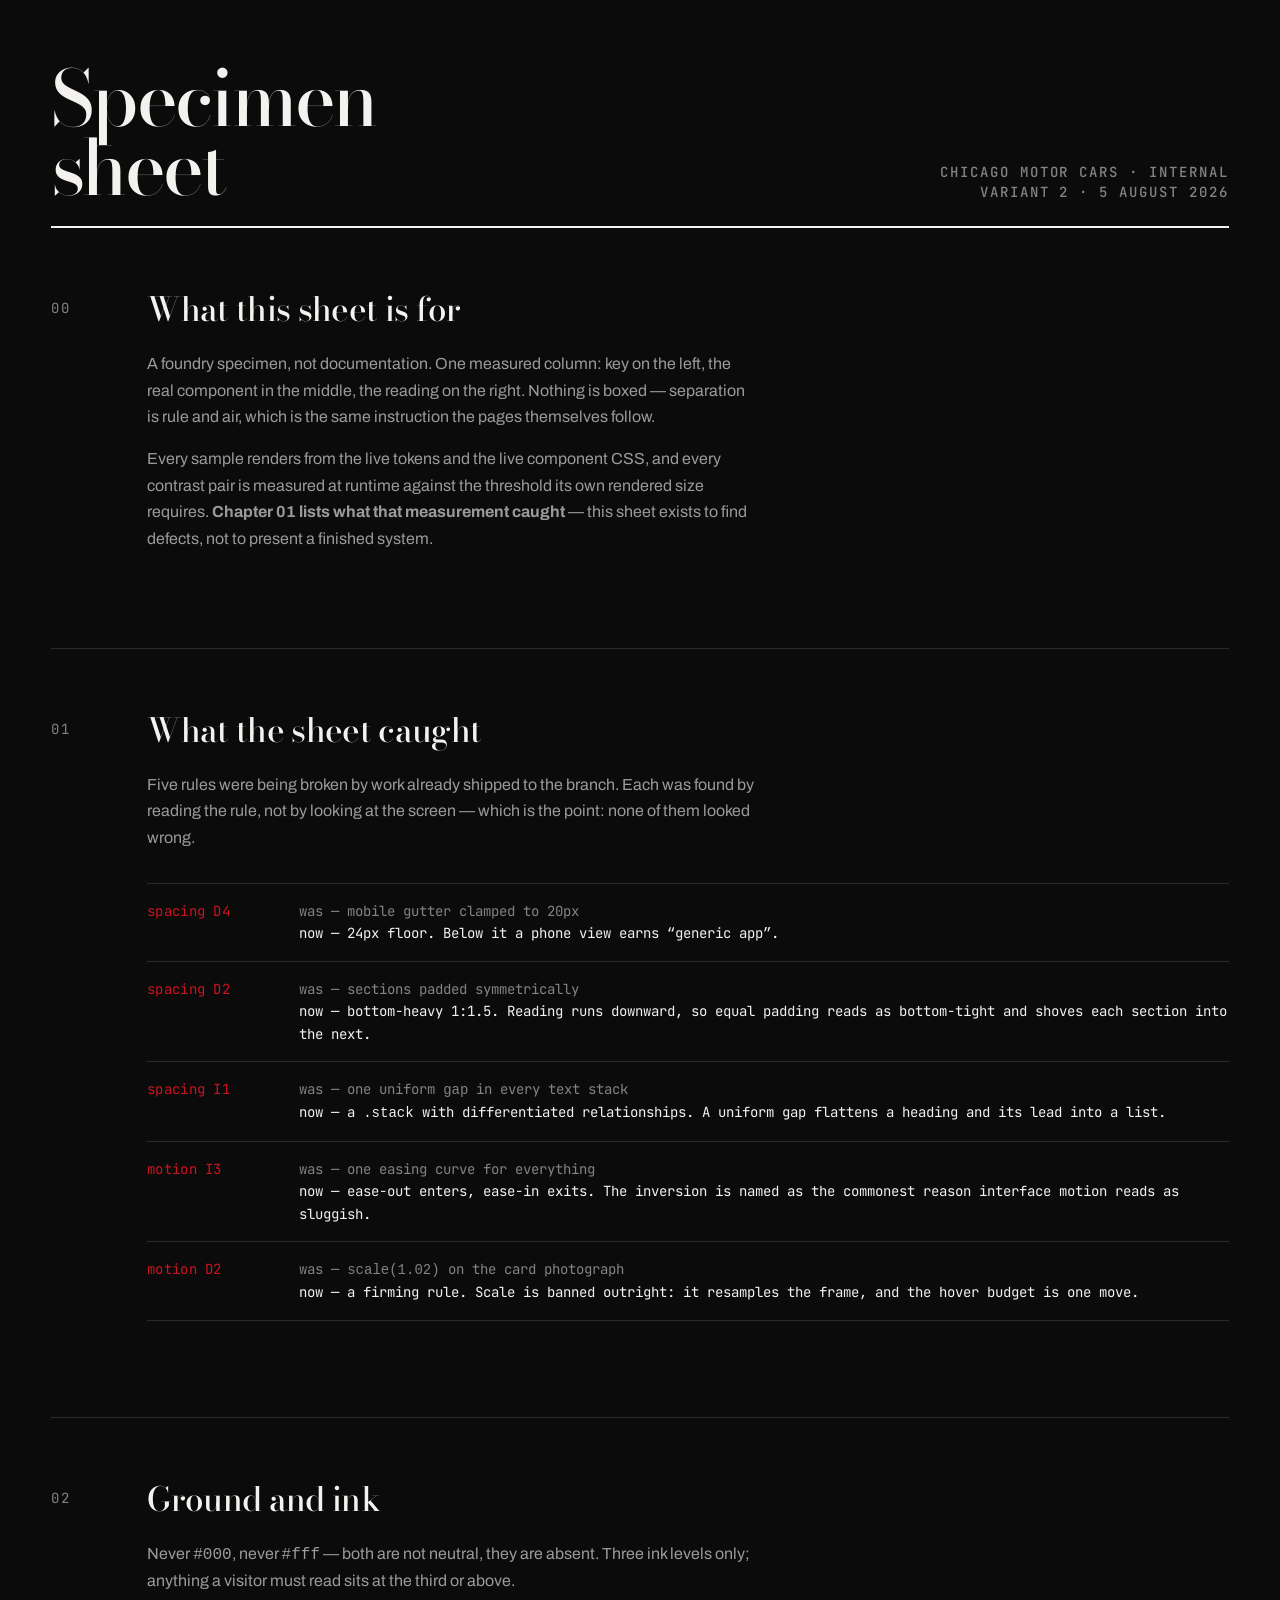
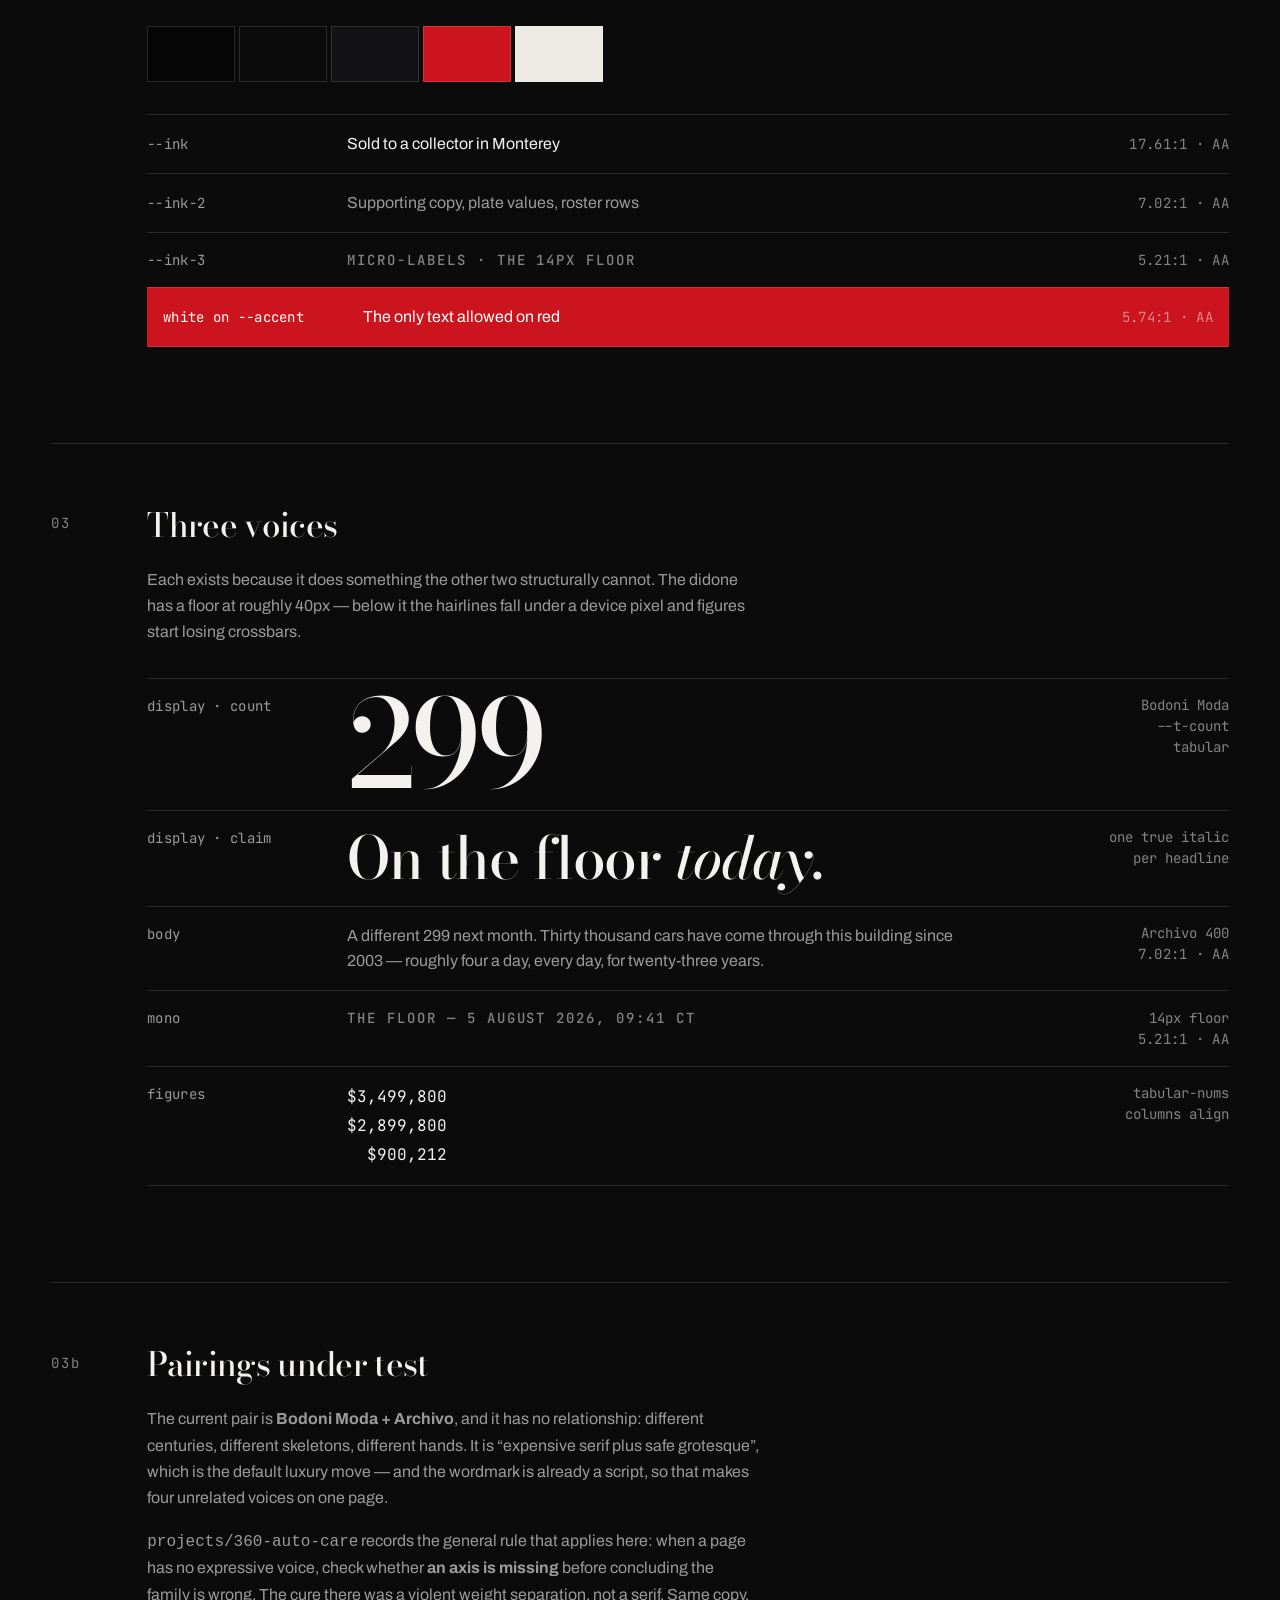
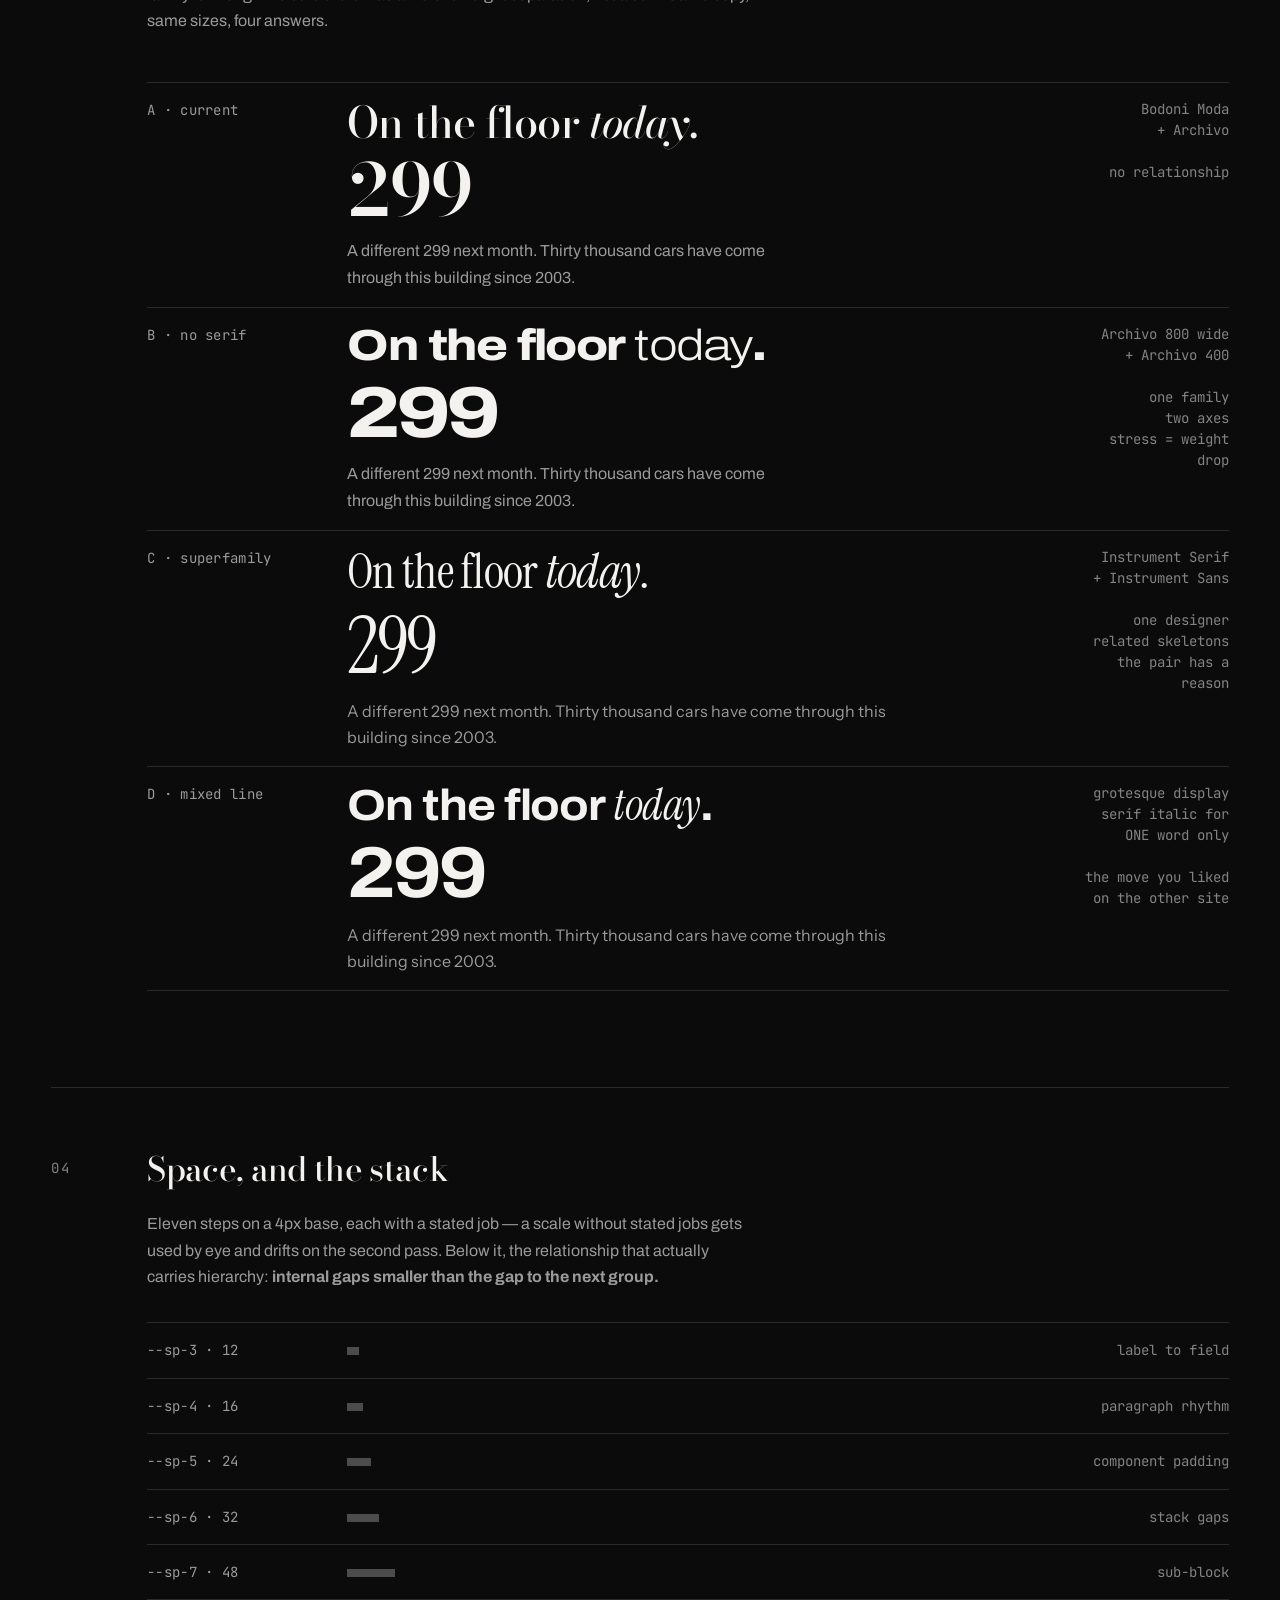
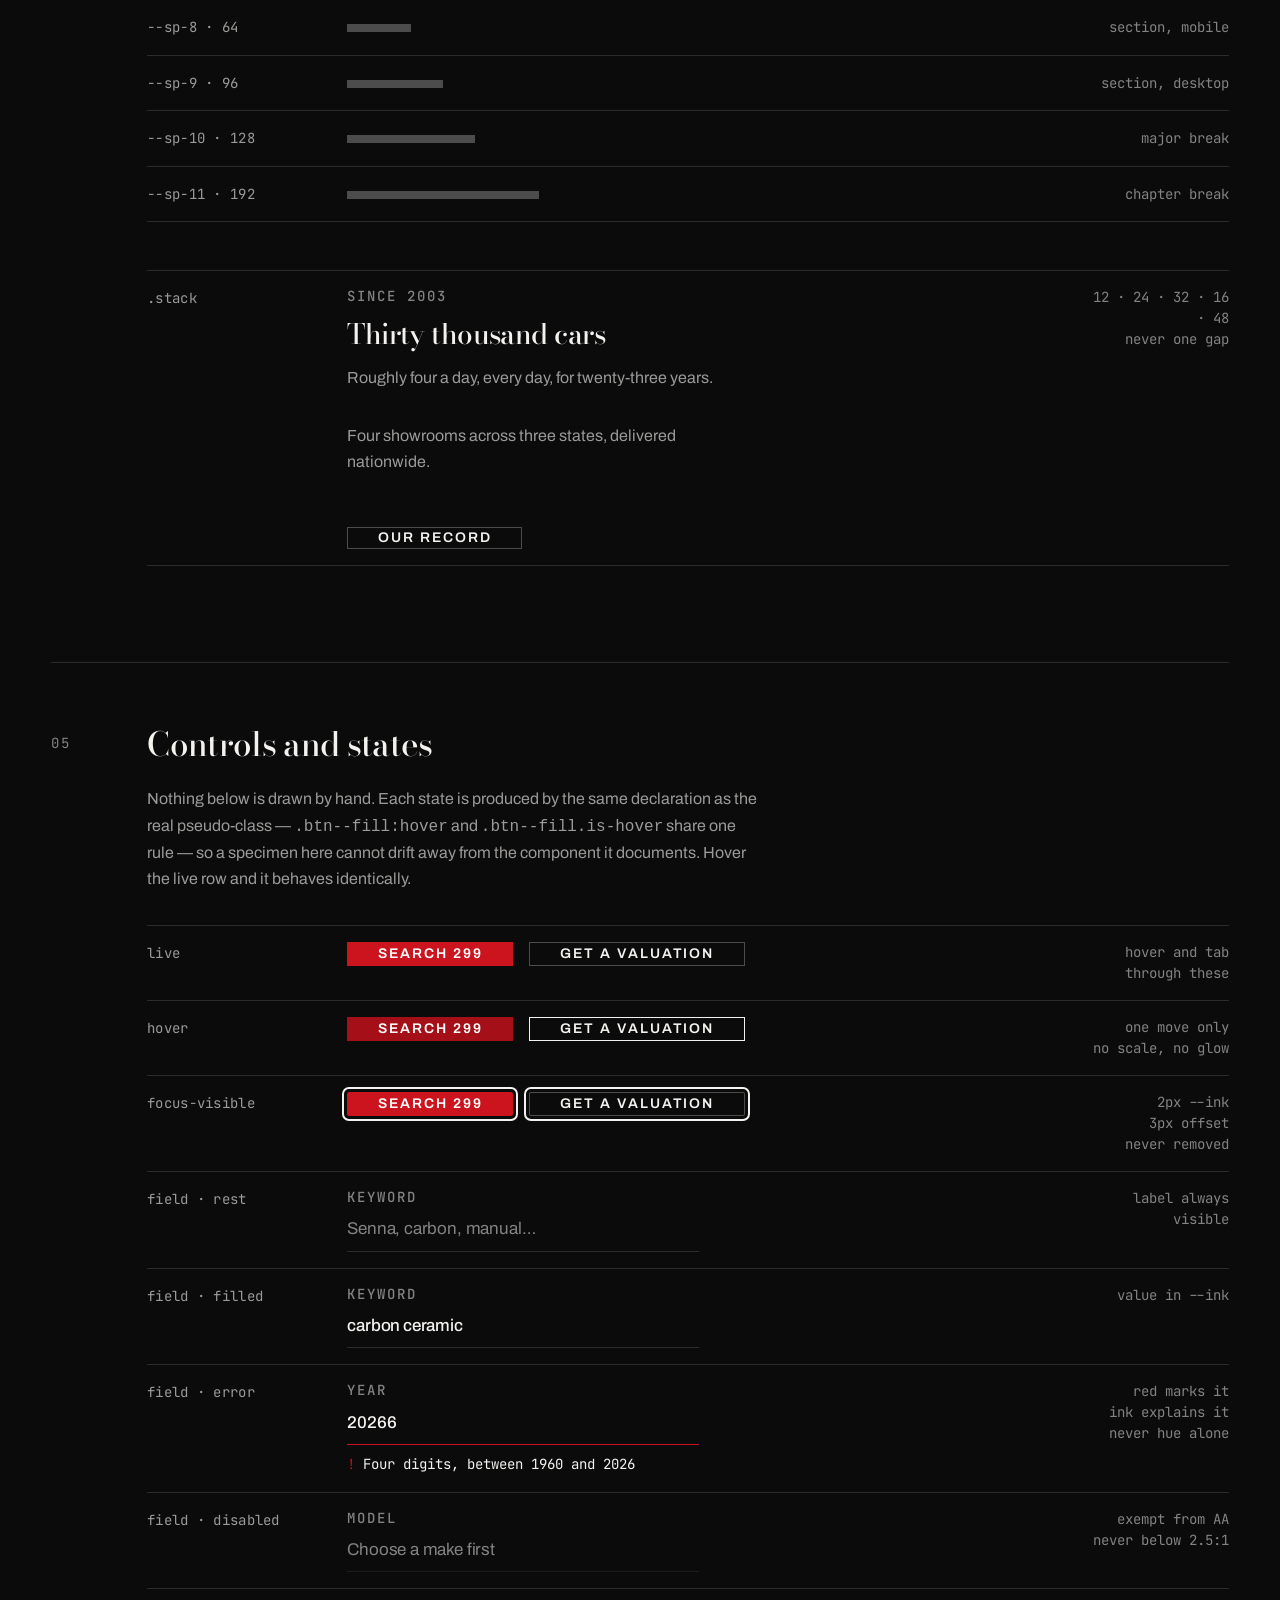
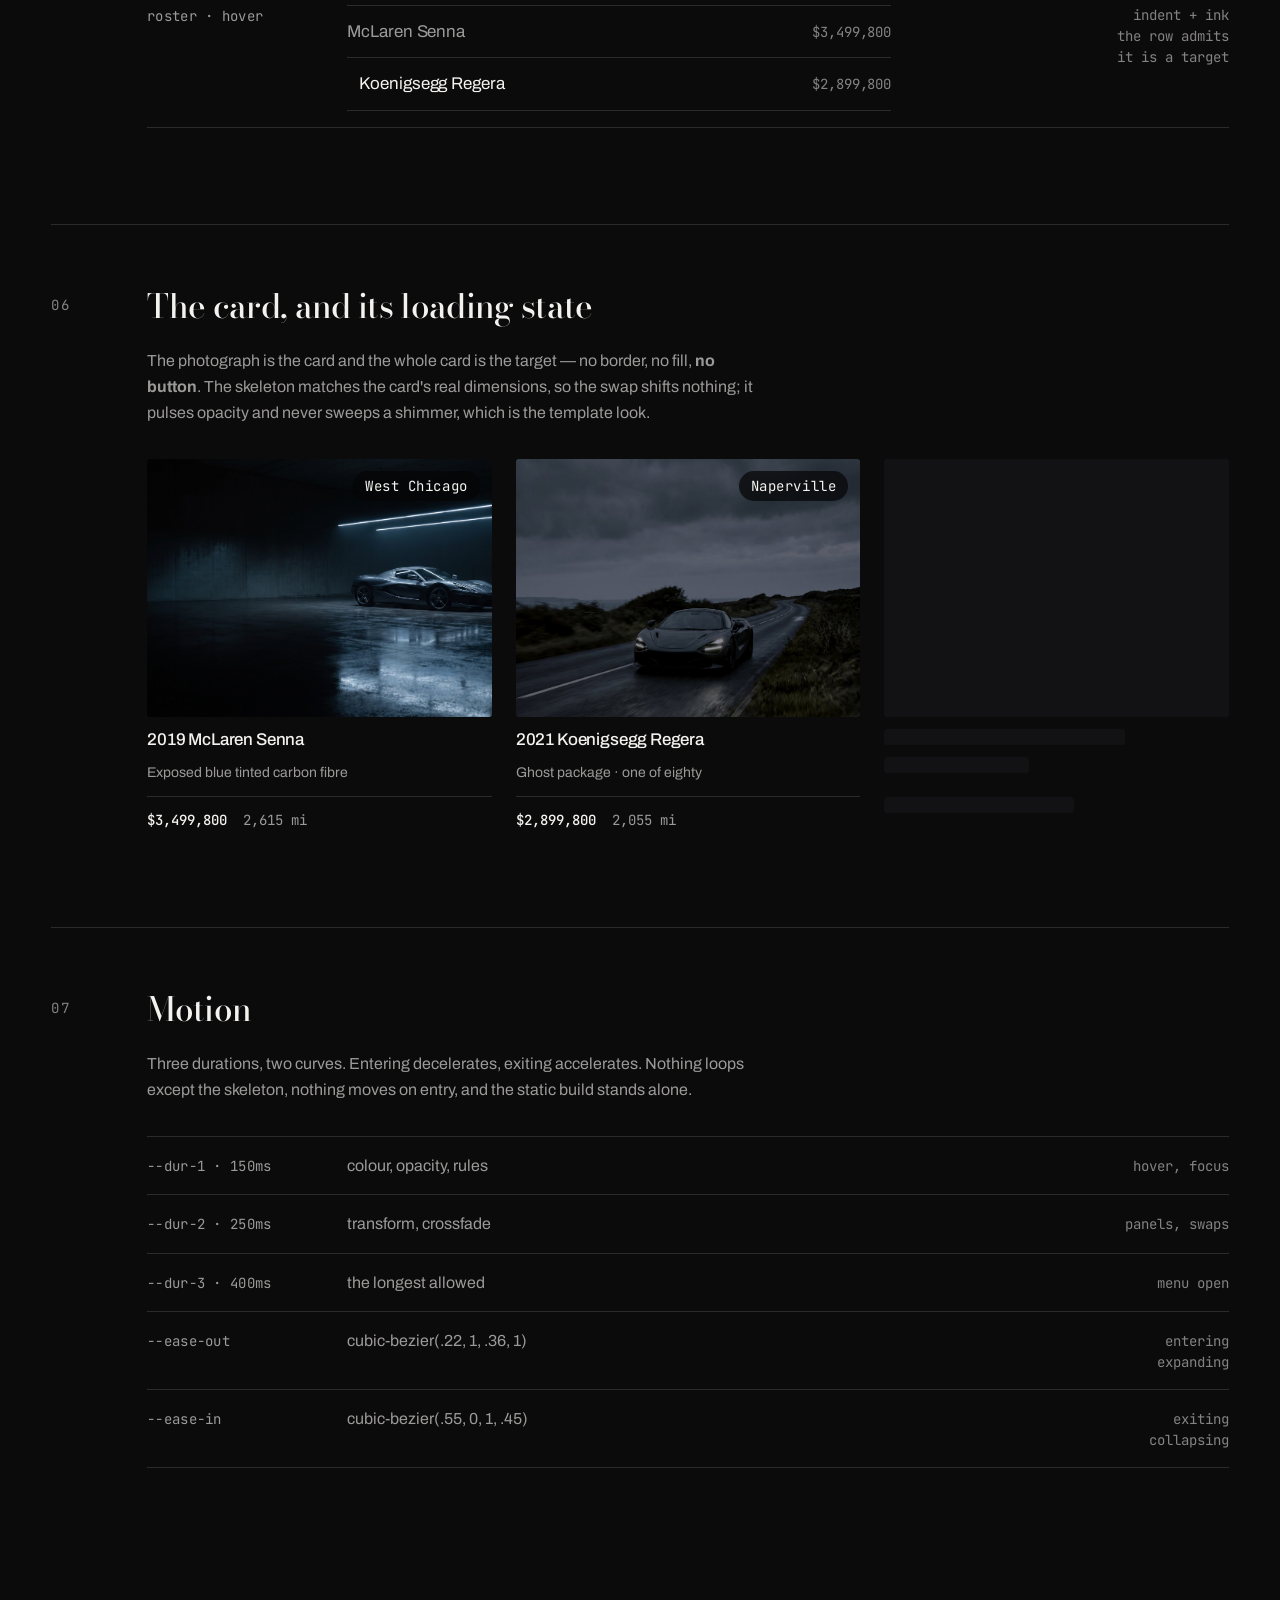
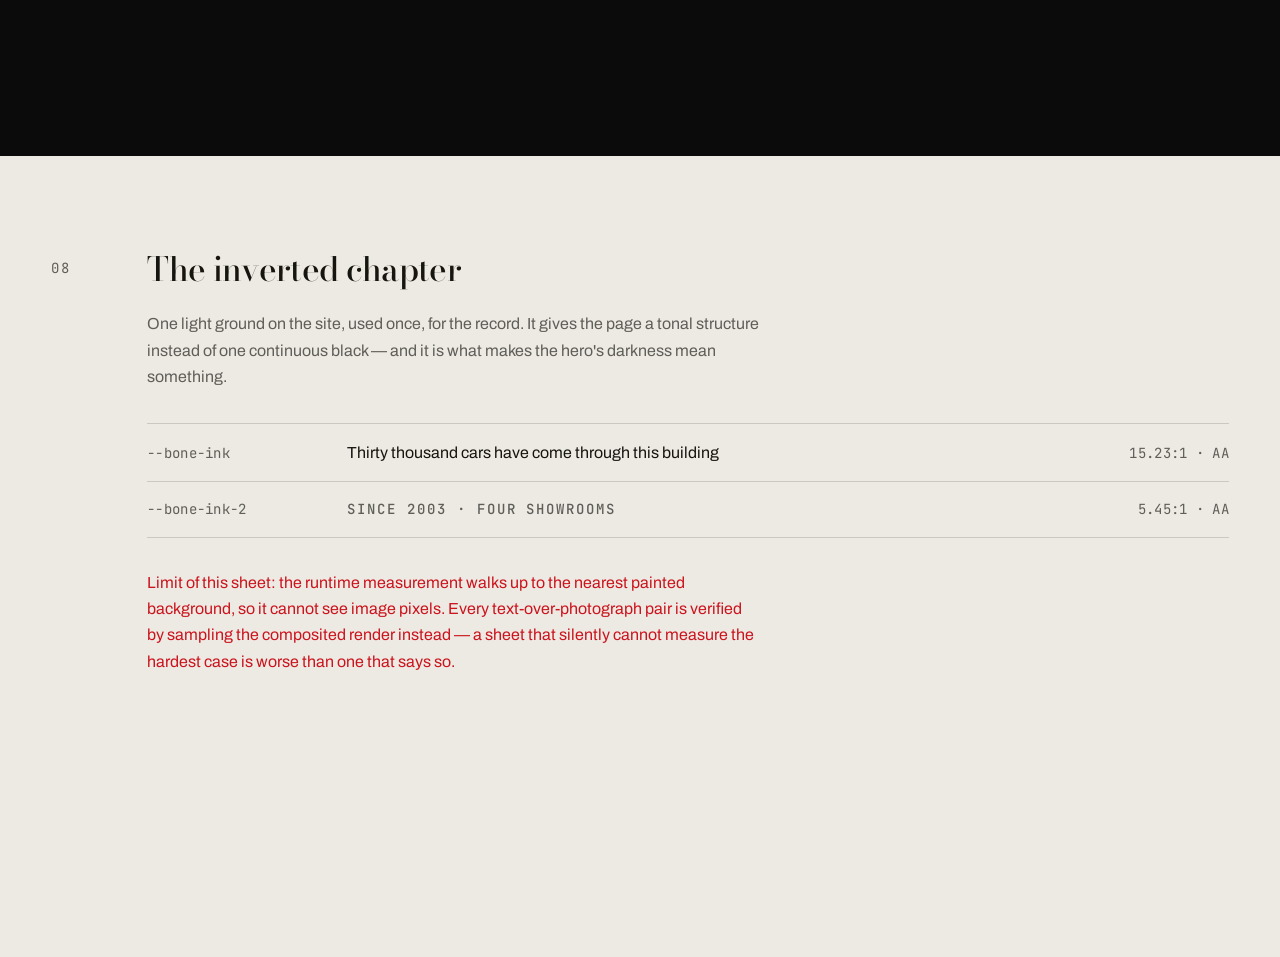
==== commit e06bb5f9: "Real states, and four type pairings to choose from Controls and states was faked: every state was an" ====
--- a/design-2.html
+++ b/design-2.html
@@ -8,11 +8,11 @@
 
 <link rel="preconnect" href="https://fonts.googleapis.com">
 <link rel="preconnect" href="https://fonts.gstatic.com" crossorigin>
-<link href="https://fonts.googleapis.com/css2?family=Bodoni+Moda:ital,opsz,wght@0,6..96,400..700;1,6..96,400..600&family=Archivo:wght@400;500;600&family=JetBrains+Mono:wght@400;500&display=swap" rel="stylesheet">
+<link href="https://fonts.googleapis.com/css2?family=Bodoni+Moda:ital,opsz,wght@0,6..96,400..700;1,6..96,400..600&family=Archivo:ital,wdth,wght@0,62..125,100..900;1,62..125,100..900&family=Instrument+Sans:ital,wght@0,400..700;1,400..700&family=Instrument+Serif:ital@0;1&family=JetBrains+Mono:wght@400;500&display=swap" rel="stylesheet">
 
 <link rel="stylesheet" href="assets/css/tokens.css?v=9">
-<link rel="stylesheet" href="assets/css/main.css?v=9">
-<link rel="stylesheet" href="assets/css/specimen.css?v=1">
+<link rel="stylesheet" href="assets/css/main.css?v=10">
+<link rel="stylesheet" href="assets/css/specimen.css?v=2">
 </head>
 <body>
 
@@ -173,6 +173,69 @@
         <p class="row__key">figures</p>
         <p style="font-family:var(--font-mono);font-variant-numeric:tabular-nums;line-height:1.8">$3,499,800<br>$2,899,800<br>&nbsp;&nbsp;$900,212</p>
         <p class="row__note">tabular-nums<br>columns align</p>
+      </div>
+    </div>
+  </section>
+
+  <!-- 03b ================================================= -->
+  <section class="chap">
+    <p class="chap__num">03b</p>
+    <div>
+      <h2 class="chap__title">Pairings under test</h2>
+      <p class="chap__lede">
+        The current pair is <b>Bodoni Moda + Archivo</b>, and it has no relationship: different centuries,
+        different skeletons, different hands. It is “expensive serif plus safe grotesque”, which is the
+        default luxury move — and the wordmark is already a script, so that makes four unrelated voices on
+        one page.
+      </p>
+      <p class="chap__lede" style="margin-block-start:var(--sp-4)">
+        <code>projects/360-auto-care</code> records the general rule that applies here: when a page has no
+        expressive voice, check whether <b>an axis is missing</b> before concluding the family is wrong. The
+        cure there was a violent weight separation, not a serif. Same copy, same sizes, four answers.
+      </p>
+
+      <div style="margin-block-start:var(--sp-7)">
+
+        <div class="row row--tall">
+          <p class="row__key">A &middot; current</p>
+          <div>
+            <p style="font-family:'Bodoni Moda',serif;font-size:clamp(1.75rem,3.4vw,3rem);font-weight:500;line-height:1.06;letter-spacing:-.02em">On the floor <em>today</em>.</p>
+            <p style="font-family:'Bodoni Moda',serif;font-size:4.5rem;font-weight:600;line-height:.9;letter-spacing:-.035em;font-variant-numeric:tabular-nums;margin-block-start:var(--sp-3)">299</p>
+            <p style="font-family:'Archivo',sans-serif;color:var(--ink-2);line-height:1.65;max-width:52ch;margin-block-start:var(--sp-4)">A different 299 next month. Thirty thousand cars have come through this building since 2003.</p>
+          </div>
+          <p class="row__note">Bodoni Moda<br>+ Archivo<br><br>no relationship</p>
+        </div>
+
+        <div class="row row--tall">
+          <p class="row__key">B &middot; no serif</p>
+          <div>
+            <p style="font-family:'Archivo',sans-serif;font-variation-settings:'wdth' 118;font-size:clamp(1.75rem,3.4vw,3rem);font-weight:800;line-height:1.02;letter-spacing:-.035em">On the floor <em style="font-weight:300;font-style:normal">today</em>.</p>
+            <p style="font-family:'Archivo',sans-serif;font-variation-settings:'wdth' 118;font-size:4.5rem;font-weight:800;line-height:.9;letter-spacing:-.045em;font-variant-numeric:tabular-nums;margin-block-start:var(--sp-3)">299</p>
+            <p style="font-family:'Archivo',sans-serif;color:var(--ink-2);line-height:1.65;max-width:52ch;margin-block-start:var(--sp-4)">A different 299 next month. Thirty thousand cars have come through this building since 2003.</p>
+          </div>
+          <p class="row__note">Archivo 800 wide<br>+ Archivo 400<br><br>one family<br>two axes<br>stress = weight drop</p>
+        </div>
+
+        <div class="row row--tall">
+          <p class="row__key">C &middot; superfamily</p>
+          <div>
+            <p style="font-family:'Instrument Serif',serif;font-size:clamp(1.9rem,3.8vw,3.35rem);font-weight:400;line-height:1.04;letter-spacing:-.015em">On the floor <em>today</em>.</p>
+            <p style="font-family:'Instrument Serif',serif;font-size:5rem;line-height:.9;letter-spacing:-.03em;font-variant-numeric:tabular-nums;margin-block-start:var(--sp-3)">299</p>
+            <p style="font-family:'Instrument Sans',sans-serif;color:var(--ink-2);line-height:1.65;max-width:52ch;margin-block-start:var(--sp-4)">A different 299 next month. Thirty thousand cars have come through this building since 2003.</p>
+          </div>
+          <p class="row__note">Instrument Serif<br>+ Instrument Sans<br><br>one designer<br>related skeletons<br>the pair has a reason</p>
+        </div>
+
+        <div class="row row--tall">
+          <p class="row__key">D &middot; mixed line</p>
+          <div>
+            <p style="font-family:'Archivo',sans-serif;font-variation-settings:'wdth' 112;font-size:clamp(1.75rem,3.4vw,3rem);font-weight:700;line-height:1.04;letter-spacing:-.03em">On the floor <em style="font-family:'Instrument Serif',serif;font-weight:400;font-style:italic;letter-spacing:-.01em">today</em>.</p>
+            <p style="font-family:'Archivo',sans-serif;font-variation-settings:'wdth' 112;font-size:4.5rem;font-weight:700;line-height:.9;letter-spacing:-.04em;font-variant-numeric:tabular-nums;margin-block-start:var(--sp-3)">299</p>
+            <p style="font-family:'Instrument Sans',sans-serif;color:var(--ink-2);line-height:1.65;max-width:52ch;margin-block-start:var(--sp-4)">A different 299 next month. Thirty thousand cars have come through this building since 2003.</p>
+          </div>
+          <p class="row__note">grotesque display<br>serif italic for<br>ONE word only<br><br>the move you liked<br>on the other site</p>
+        </div>
+
       </div>
     </div>
   </section>
@@ -220,41 +283,85 @@
     <div>
       <h2 class="chap__title">Controls and states</h2>
       <p class="chap__lede">
-        Buying and selling were declared roughly equal, so the two doors carry parallel rank — the ban on two
-        primary actions yields exactly on that condition. They are told apart by treatment, never by size.
+        Nothing below is drawn by hand. Each state is produced by the same declaration as the real
+        pseudo-class &mdash; <code>.btn--fill:hover</code> and <code>.btn--fill.is-hover</code> share one rule
+        &mdash; so a specimen here cannot drift away from the component it documents. Hover the live row and
+        it behaves identically.
       </p>
 
       <div class="row row--tall" style="margin-block-start:var(--sp-6)">
-        <p class="row__key">rest</p>
+        <p class="row__key">live</p>
         <div style="display:flex;gap:var(--sp-4);flex-wrap:wrap">
           <button class="btn btn--fill" type="button">Search 299</button>
           <a class="btn btn--line" href="#">Get a valuation</a>
         </div>
-        <p class="row__note">one fill<br>one outline</p>
-      </div>
-      <div class="row row--tall">
-        <p class="row__key">focus</p>
-        <div style="display:flex;gap:var(--sp-4);flex-wrap:wrap">
-          <button class="btn btn--fill" type="button" style="outline:2px solid var(--ink);outline-offset:3px">Search 299</button>
-          <a class="btn btn--line" href="#" style="outline:2px solid var(--ink);outline-offset:3px">Get a valuation</a>
-        </div>
-        <p class="row__note">2px --ink<br>3px offset<br>never removed</p>
-      </div>
+        <p class="row__note">hover and tab<br>through these</p>
+      </div>
+
       <div class="row row--tall">
         <p class="row__key">hover</p>
         <div style="display:flex;gap:var(--sp-4);flex-wrap:wrap">
-          <button class="btn btn--fill" type="button" style="background:var(--accent-deep)">Search 299</button>
-          <a class="btn btn--line" href="#" style="box-shadow:inset 0 0 0 1px var(--ink)">Get a valuation</a>
+          <button class="btn btn--fill is-hover" type="button" tabindex="-1">Search 299</button>
+          <a class="btn btn--line is-hover" tabindex="-1">Get a valuation</a>
         </div>
         <p class="row__note">one move only<br>no scale, no glow</p>
       </div>
-      <div class="row row--tall">
-        <p class="row__key">field</p>
-        <div style="max-width:22rem">
-          <label class="field__label micro" style="color:var(--ink-3);display:block;margin-block-end:var(--sp-1)" for="s-q">Keyword</label>
-          <input class="field__control" id="s-q" type="search" placeholder="Senna, carbon, manual&hellip;" style="border-bottom:1px solid var(--rule);padding-block-end:var(--sp-2)">
+
+      <div class="row row--tall">
+        <p class="row__key">focus-visible</p>
+        <div style="display:flex;gap:var(--sp-4);flex-wrap:wrap">
+          <button class="btn btn--fill is-focus" type="button" tabindex="-1">Search 299</button>
+          <a class="btn btn--line is-focus" tabindex="-1">Get a valuation</a>
+        </div>
+        <p class="row__note">2px --ink<br>3px offset<br>never removed</p>
+      </div>
+
+      <div class="row row--tall">
+        <p class="row__key">field &middot; rest</p>
+        <div class="field field--single" style="max-width:22rem">
+          <label class="field__label micro" style="color:var(--ink-3)" for="s-a">Keyword</label>
+          <input class="field__control" id="s-a" type="search" placeholder="Senna, carbon, manual&hellip;">
         </div>
         <p class="row__note">label always<br>visible</p>
+      </div>
+
+      <div class="row row--tall">
+        <p class="row__key">field &middot; filled</p>
+        <div class="field field--single" style="max-width:22rem">
+          <label class="field__label micro" style="color:var(--ink-3)" for="s-b">Keyword</label>
+          <input class="field__control" id="s-b" type="search" value="carbon ceramic" tabindex="-1">
+        </div>
+        <p class="row__note">value in --ink</p>
+      </div>
+
+      <div class="row row--tall">
+        <p class="row__key">field &middot; error</p>
+        <div class="field field--single field--error" style="max-width:22rem">
+          <label class="field__label micro" style="color:var(--ink-3)" for="s-c">Year</label>
+          <input class="field__control" id="s-c" type="text" value="20266" tabindex="-1">
+          <p class="field__error">Four digits, between 1960 and 2026</p>
+        </div>
+        <p class="row__note">red marks it<br>ink explains it<br>never hue alone</p>
+      </div>
+
+      <div class="row row--tall">
+        <p class="row__key">field &middot; disabled</p>
+        <div class="field field--single" style="max-width:22rem">
+          <label class="field__label micro" style="color:var(--ink-3)" for="s-d">Model</label>
+          <input class="field__control" id="s-d" type="text" placeholder="Choose a make first" disabled>
+        </div>
+        <p class="row__note">exempt from AA<br>never below 2.5:1</p>
+      </div>
+
+      <div class="row row--tall">
+        <p class="row__key">roster &middot; hover</p>
+        <div class="roster" style="max-width:34rem">
+          <ul class="roster__list">
+            <li><a href="#">McLaren Senna <span>$3,499,800</span></a></li>
+            <li><a class="is-hover" tabindex="-1">Koenigsegg Regera <span>$2,899,800</span></a></li>
+          </ul>
+        </div>
+        <p class="row__note">indent + ink<br>the row admits<br>it is a target</p>
       </div>
     </div>
   </section>
--- a/assets/css/main.css
+++ b/assets/css/main.css
@@ -818,3 +818,59 @@
 @media (prefers-reduced-motion: reduce) {
   .skeleton { animation: none; opacity: 0.8; }
 }
+
+/* ============================================================
+   FORCED STATES
+   A system page must never draw a state by hand. These classes are
+   targeted by the SAME rules as the real pseudo-classes, so a
+   specimen cannot drift away from the component it documents.
+   ============================================================ */
+.btn--fill:hover, .btn--fill:focus-visible, .btn--fill.is-hover { background: var(--accent-deep); }
+.btn--line:hover, .btn--line:focus-visible, .btn--line.is-hover { box-shadow: inset 0 0 0 1px var(--ink); }
+
+.is-focus { outline: 2px solid var(--ink); outline-offset: 3px; border-radius: 2px; }
+
+.vcard:hover .vcard__media,
+.vcard:focus-visible .vcard__media,
+.vcard.is-hover .vcard__media { box-shadow: inset 0 0 0 1px var(--rule-strong); }
+
+.roster__list a:hover, .roster__list a:focus-visible, .roster__list a.is-hover {
+  color: var(--ink);
+  padding-inline-start: var(--sp-3);
+}
+
+/* ---- The standalone field ---------------------------------
+   The finder rail has its own layout, but the field itself is a
+   component and has to exist outside it. */
+.field--single {
+  display: flex;
+  flex-direction: column;
+  gap: var(--sp-2);
+  padding: 0;
+  border: 0;
+}
+.field--single .field__control {
+  border-bottom: 1px solid var(--rule);
+  padding-block-end: var(--sp-2);
+  transition: border-color var(--dur-1) var(--ease-out);
+}
+.field--single .field__control:hover,
+.field--single .field__control.is-hover { border-color: var(--rule-strong); }
+.field--single .field__control:focus-visible {
+  border-color: var(--ink);
+  outline: 2px solid var(--ink);
+  outline-offset: 4px;
+}
+.field--single .field__control:disabled,
+.field--single .field__control.is-disabled {
+  color: var(--ink-3);
+  border-color: rgba(244, 242, 239, 0.07);
+  cursor: not-allowed;
+}
+.field--error .field__control { border-color: var(--accent); }
+.field__error {
+  font-family: var(--font-mono);
+  font-size: var(--t-micro);
+  color: var(--ink);            /* the message is ink; red is the marker, not the text */
+}
+.field__error::before { content: "! "; color: var(--accent); }
